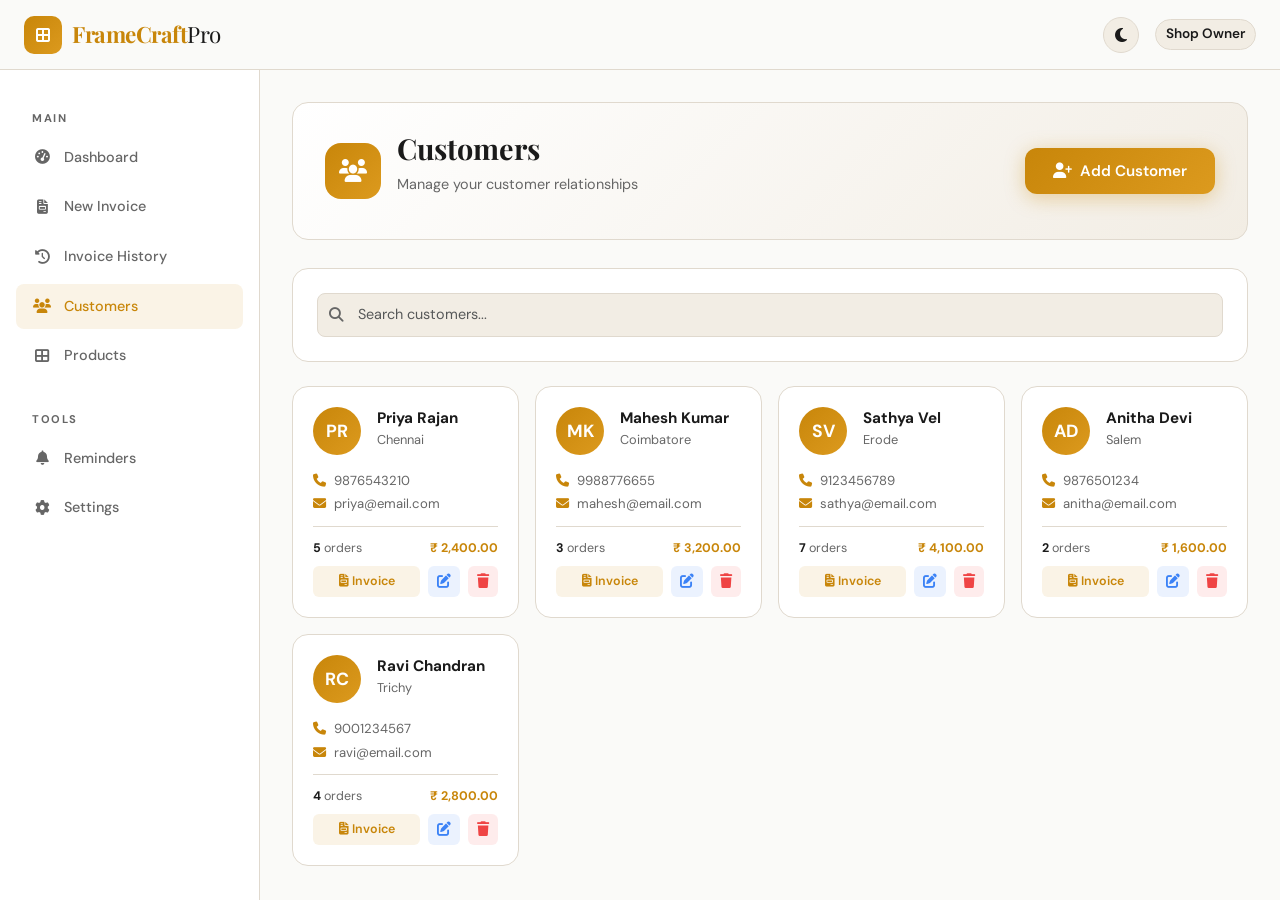
==== customers.html @ cb0c9091 "Add FrameCraft Pro website files" ====
<!DOCTYPE html>
<html lang="en">
<head>
  <meta charset="UTF-8"/>
  <meta name="viewport" content="width=device-width, initial-scale=1.0"/>
  <title>Customers - FrameCraft Pro</title>
  <link rel="stylesheet" href="https://cdn.jsdelivr.net/npm/bootstrap@5.3.2/dist/css/bootstrap.min.css"/>
  <link rel="stylesheet" href="https://cdnjs.cloudflare.com/ajax/libs/font-awesome/6.5.0/css/all.min.css"/>
  <link rel="stylesheet" href="https://fonts.googleapis.com/css2?family=Playfair+Display:wght@400;700;900&family=DM+Sans:wght@300;400;500;600&display=swap"/>
  <link rel="stylesheet" href="css/style.css"/>
</head>
<body>
<nav class="navbar navbar-expand-lg fixed-top" id="mainNav">
  <div class="container-fluid px-4">
    <a class="navbar-brand" href="index.html"><span class="brand-icon"><i class="fas fa-border-all"></i></span><span class="brand-text">Frame<strong>Craft</strong></span></a>
    <div class="d-flex align-items-center gap-3 ms-auto">
      <button class="btn btn-theme-toggle" onclick="toggleTheme()"><i class="fas fa-moon" id="themeIcon"></i></button>
      <div class="nav-profile" onclick="window.location='settings.html'"><img src="" id="navAvatar" class="nav-avatar" alt=""/><span id="navUserName">User</span></div>
    </div>
  </div>
</nav>
<div class="dashboard-layout">
  <aside class="sidebar">
    <div class="sidebar-section-label">Main</div>
    <ul class="sidebar-menu">
      <li><a href="dashboard.html"><i class="fas fa-tachometer-alt"></i> Dashboard</a></li>
      <li><a href="invoice.html"><i class="fas fa-file-invoice"></i> New Invoice</a></li>
      <li><a href="invoice-history.html"><i class="fas fa-history"></i> Invoice History</a></li>
      <li><a href="customers.html" class="active"><i class="fas fa-users"></i> Customers</a></li>
      <li><a href="products.html"><i class="fas fa-th-large"></i> Products</a></li>
    </ul>
    <div class="sidebar-section-label">Tools</div>
    <ul class="sidebar-menu">
      <li><a href="reminders.html"><i class="fas fa-bell"></i> Reminders</a></li>
      <li><a href="settings.html"><i class="fas fa-cog"></i> Settings</a></li>
    </ul>
  </aside>
  <main class="main-content">
    <div class="page-header">
      <div class="d-flex align-items-center">
        <div class="page-header-icon"><i class="fas fa-users"></i></div>
        <div><h2>Customers</h2><p>Manage your customer relationships</p></div>
      </div>
      <button class="btn btn-primary-custom" onclick="openAddCustomer()"><i class="fas fa-user-plus me-2"></i>Add Customer</button>
    </div>

    <!-- Search -->
    <div class="chart-card mb-4">
      <div class="search-bar"><i class="fas fa-search"></i><input type="text" class="form-control" id="searchCust" placeholder="Search customers..." oninput="renderCustomers()"/></div>
    </div>

    <div class="row g-3" id="customersGrid"></div>
  </main>
</div>

<!-- Add Customer Modal -->
<div class="modal fade" id="addCustomerModal" tabindex="-1">
  <div class="modal-dialog">
    <div class="modal-content" style="background:var(--card-bg);border:1px solid var(--border)">
      <div class="modal-header" style="border-bottom:1px solid var(--border)">
        <h5 class="modal-title" style="font-weight:700" id="custModalTitle">Add Customer</h5>
        <button type="button" class="btn-close" data-bs-dismiss="modal"></button>
      </div>
      <div class="modal-body">
        <input type="hidden" id="editCustId"/>
        <div class="row g-3">
          <div class="col-md-6"><label class="form-label">Name *</label><input type="text" id="custName" class="form-control"/></div>
          <div class="col-md-6"><label class="form-label">Phone</label><input type="tel" id="custPhone" class="form-control"/></div>
          <div class="col-md-6"><label class="form-label">Email</label><input type="email" id="custEmail" class="form-control"/></div>
          <div class="col-md-6"><label class="form-label">City</label><input type="text" id="custCity" class="form-control"/></div>
          <div class="col-12"><label class="form-label">Notes</label><textarea id="custNotes" class="form-control" rows="2"></textarea></div>
        </div>
      </div>
      <div class="modal-footer" style="border-top:1px solid var(--border)">
        <button class="btn btn-outline-custom" data-bs-dismiss="modal">Cancel</button>
        <button class="btn btn-primary-custom" onclick="saveCustomerForm()">Save Customer</button>
      </div>
    </div>
  </div>
</div>

<script src="https://cdn.jsdelivr.net/npm/bootstrap@5.3.2/dist/js/bootstrap.bundle.min.js"></script>
<script src="js/app.js"></script>
<script>
document.addEventListener('DOMContentLoaded', renderCustomers);

function renderCustomers() {
  const search = document.getElementById('searchCust')?.value.toLowerCase() || '';
  let customers = getCustomers();
  if (search) customers = customers.filter(c => c.name.toLowerCase().includes(search) || (c.phone && c.phone.includes(search)) || (c.city && c.city.toLowerCase().includes(search)));
  const grid = document.getElementById('customersGrid');
  if (!grid) return;
  if (customers.length === 0) {
    grid.innerHTML = `<div class="col-12"><div class="empty-state"><i class="fas fa-users"></i><h4>No customers found</h4><p>Add your first customer to get started.</p></div></div>`;
    return;
  }
  grid.innerHTML = customers.map(c => `
    <div class="col-sm-6 col-md-4 col-lg-3">
      <div class="customer-card">
        <div class="d-flex align-items-start gap-3 mb-3">
          <div class="customer-avatar">${getInitials(c.name)}</div>
          <div style="flex:1;min-width:0">
            <div style="font-weight:700;font-size:0.95rem;color:var(--text)">${c.name}</div>
            <div style="font-size:0.8rem;color:var(--text-muted)">${c.city || ''}</div>
          </div>
        </div>
        ${c.phone ? `<div style="font-size:0.82rem;color:var(--text-muted);margin-bottom:4px"><i class="fas fa-phone me-2" style="color:var(--primary)"></i>${c.phone}</div>` : ''}
        ${c.email ? `<div style="font-size:0.82rem;color:var(--text-muted);margin-bottom:4px"><i class="fas fa-envelope me-2" style="color:var(--primary)"></i>${c.email}</div>` : ''}
        <div style="margin-top:12px;padding-top:12px;border-top:1px solid var(--border);display:flex;gap:8px">
          <span style="font-size:0.78rem;color:var(--text-muted)"><strong style="color:var(--text)">${c.totalOrders||0}</strong> orders</span>
          <span style="font-size:0.78rem;color:var(--text-muted);margin-left:auto"><strong style="color:var(--primary)">${formatCurrency(c.totalSpent||0)}</strong></span>
        </div>
        <div class="d-flex gap-2 mt-2">
          <button class="btn btn-sm flex-fill" style="background:rgba(200,134,10,0.1);color:var(--primary);border-radius:6px;font-size:0.78rem;font-weight:600" onclick="window.location='invoice.html'"><i class="fas fa-file-invoice me-1"></i>Invoice</button>
          <button class="btn btn-sm" style="background:rgba(59,130,246,0.1);color:#3B82F6;border-radius:6px;padding:4px 8px" onclick="editCustomer(${c.id})"><i class="fas fa-edit"></i></button>
          <button class="btn btn-sm" style="background:rgba(239,68,68,0.1);color:#EF4444;border-radius:6px;padding:4px 8px" onclick="deleteCustomer(${c.id})"><i class="fas fa-trash"></i></button>
        </div>
      </div>
    </div>
  `).join('');
}

function openAddCustomer() {
  document.getElementById('custModalTitle').textContent = 'Add Customer';
  document.getElementById('editCustId').value = '';
  ['custName','custPhone','custEmail','custCity','custNotes'].forEach(id => { const el = document.getElementById(id); if(el) el.value=''; });
  new bootstrap.Modal(document.getElementById('addCustomerModal')).show();
}

function editCustomer(id) {
  const c = getCustomers().find(c => c.id === id);
  if (!c) return;
  document.getElementById('custModalTitle').textContent = 'Edit Customer';
  document.getElementById('editCustId').value = id;
  const set = (eid, val) => { const el = document.getElementById(eid); if(el) el.value = val||''; };
  set('custName', c.name); set('custPhone', c.phone); set('custEmail', c.email); set('custCity', c.city); set('custNotes', c.notes);
  new bootstrap.Modal(document.getElementById('addCustomerModal')).show();
}

function saveCustomerForm() {
  const name = document.getElementById('custName')?.value?.trim();
  if (!name) { showToast('Customer name required', 'error'); return; }
  const customers = getCustomers();
  const editId = document.getElementById('editCustId')?.value;
  const custData = {
    name, phone: document.getElementById('custPhone')?.value||'',
    email: document.getElementById('custEmail')?.value||'',
    city: document.getElementById('custCity')?.value||'',
    notes: document.getElementById('custNotes')?.value||'',
    totalOrders: 0, totalSpent: 0
  };
  if (editId) {
    const idx = customers.findIndex(c => c.id == editId);
    if (idx >= 0) { custData.id = customers[idx].id; custData.totalOrders = customers[idx].totalOrders; custData.totalSpent = customers[idx].totalSpent; customers[idx] = custData; }
  } else {
    custData.id = customers.length > 0 ? Math.max(...customers.map(c=>c.id))+1 : 1;
    customers.push(custData);
  }
  saveCustomers(customers);
  bootstrap.Modal.getInstance(document.getElementById('addCustomerModal')).hide();
  showToast(editId ? 'Customer updated!' : 'Customer added!', 'success');
  renderCustomers();
}

function deleteCustomer(id) {
  if (!confirm('Delete this customer?')) return;
  saveCustomers(getCustomers().filter(c => c.id !== id));
  showToast('Customer deleted', 'info');
  renderCustomers();
}
window.renderCustomers = renderCustomers; window.openAddCustomer = openAddCustomer;
window.editCustomer = editCustomer; window.saveCustomerForm = saveCustomerForm; window.deleteCustomer = deleteCustomer;
</script>
</body>
</html>
---- css/style.css ----
/* =========================================
   FrameCraft Pro - Main Stylesheet
   ========================================= */

:root {
  --primary: #C8860A;
  --primary-light: #E8A020;
  --primary-dark: #9A6508;
  --accent: #2D3A4A;
  --bg: #FAFAF8;
  --bg2: #F2EDE4;
  --card-bg: #FFFFFF;
  --text: #1A1A1A;
  --text-muted: #666666;
  --border: #E0D9CE;
  --shadow: 0 4px 24px rgba(0,0,0,0.08);
  --shadow-lg: 0 12px 48px rgba(0,0,0,0.12);
  --radius: 16px;
  --radius-sm: 8px;
  --nav-h: 70px;
  --font-display: 'Playfair Display', serif;
  --font-body: 'DM Sans', sans-serif;
  --transition: all 0.3s cubic-bezier(0.4, 0, 0.2, 1);
}

[data-theme="dark"] {
  --bg: #0F1117;
  --bg2: #1A1D26;
  --card-bg: #1E2130;
  --text: #F0EDE8;
  --text-muted: #9AA0B0;
  --border: #2A2F40;
  --shadow: 0 4px 24px rgba(0,0,0,0.4);
  --primary-light: #F0A830;
}

* { box-sizing: border-box; margin: 0; padding: 0; }
html { scroll-behavior: smooth; }
body {
  font-family: var(--font-body);
  background: var(--bg);
  color: var(--text);
  transition: var(--transition);
  overflow-x: hidden;
}

/* ---- Scrollbar ---- */
::-webkit-scrollbar { width: 6px; }
::-webkit-scrollbar-track { background: var(--bg2); }
::-webkit-scrollbar-thumb { background: var(--primary); border-radius: 3px; }

/* ========== NAVBAR ========== */
#mainNav {
  height: var(--nav-h);
  background: rgba(250,250,248,0.92);
  backdrop-filter: blur(16px);
  border-bottom: 1px solid var(--border);
  transition: var(--transition);
  z-index: 1000;
}
[data-theme="dark"] #mainNav {
  background: rgba(15,17,23,0.92);
}
.navbar-brand { display: flex; align-items: center; gap: 10px; text-decoration: none; }
.brand-icon {
  width: 38px; height: 38px;
  background: linear-gradient(135deg, var(--primary), var(--primary-light));
  border-radius: 10px;
  display: flex; align-items: center; justify-content: center;
  color: white; font-size: 16px;
}
.brand-text {
  font-family: var(--font-display);
  font-size: 1.4rem;
  color: var(--text);
  font-weight: 400;
  letter-spacing: -0.5px;
}
.brand-text strong { color: var(--primary); }

.nav-link {
  color: var(--text-muted) !important;
  font-weight: 500;
  font-size: 0.9rem;
  letter-spacing: 0.3px;
  padding: 6px 12px !important;
  border-radius: var(--radius-sm);
  transition: var(--transition);
}
.nav-link:hover, .nav-link.active {
  color: var(--primary) !important;
  background: rgba(200,134,10,0.08);
}

.btn-theme-toggle {
  width: 36px; height: 36px;
  border-radius: 50%;
  border: 1px solid var(--border);
  background: var(--bg2);
  color: var(--text);
  display: flex; align-items: center; justify-content: center;
  cursor: pointer;
  transition: var(--transition);
}
.btn-theme-toggle:hover { border-color: var(--primary); color: var(--primary); }

.nav-profile {
  display: flex; align-items: center; gap: 8px;
  cursor: pointer; padding: 4px 10px;
  border-radius: 40px;
  border: 1px solid var(--border);
  background: var(--bg2);
  transition: var(--transition);
}
.nav-profile:hover { border-color: var(--primary); }
.nav-avatar {
  width: 30px; height: 30px;
  border-radius: 50%;
  object-fit: cover;
  background: linear-gradient(135deg, var(--primary), var(--primary-light));
}
#navUserName { font-size: 0.85rem; font-weight: 600; color: var(--text); }

/* ========== HERO ========== */
.hero-section {
  min-height: 100vh;
  padding-top: var(--nav-h);
  background: var(--bg);
  position: relative;
  overflow: hidden;
}
.hero-bg-shapes { position: absolute; inset: 0; pointer-events: none; }
.shape {
  position: absolute;
  border-radius: 50%;
  filter: blur(80px);
  opacity: 0.15;
}
.shape-1 { width: 600px; height: 600px; background: var(--primary); top: -200px; right: -100px; }
.shape-2 { width: 400px; height: 400px; background: #84fab0; bottom: -100px; left: -100px; }
.shape-3 { width: 300px; height: 300px; background: #a18cd1; top: 40%; left: 30%; }

.hero-badge {
  display: inline-block;
  background: linear-gradient(135deg, var(--primary), var(--primary-light));
  color: white;
  padding: 6px 16px;
  border-radius: 40px;
  font-size: 0.82rem;
  font-weight: 600;
  letter-spacing: 0.5px;
}
.hero-title {
  font-family: var(--font-display);
  font-size: clamp(2.5rem, 5vw, 4rem);
  line-height: 1.15;
  color: var(--text);
  margin: 16px 0;
  font-weight: 700;
}
.highlight {
  background: linear-gradient(135deg, var(--primary), var(--primary-light));
  -webkit-background-clip: text;
  -webkit-text-fill-color: transparent;
  background-clip: text;
}
.hero-subtitle {
  font-size: 1.1rem;
  color: var(--text-muted);
  line-height: 1.7;
  max-width: 480px;
}

.btn-primary-custom {
  background: linear-gradient(135deg, var(--primary), var(--primary-light));
  color: white !important;
  border: none;
  border-radius: 12px;
  padding: 12px 28px;
  font-weight: 600;
  font-size: 0.95rem;
  transition: var(--transition);
  box-shadow: 0 4px 20px rgba(200,134,10,0.35);
  text-decoration: none;
  display: inline-flex; align-items: center;
}
.btn-primary-custom:hover {
  transform: translateY(-2px);
  box-shadow: 0 8px 30px rgba(200,134,10,0.5);
}
.btn-outline-custom {
  background: transparent;
  color: var(--text) !important;
  border: 2px solid var(--border);
  border-radius: 12px;
  padding: 12px 28px;
  font-weight: 600;
  font-size: 0.95rem;
  transition: var(--transition);
  text-decoration: none;
  display: inline-flex; align-items: center;
}
.btn-outline-custom:hover {
  border-color: var(--primary);
  color: var(--primary) !important;
  transform: translateY(-2px);
}

.hero-stats { border-top: 1px solid var(--border); padding-top: 24px; }
.stat-item { }
.stat-num {
  font-family: var(--font-display);
  font-size: 2rem;
  font-weight: 700;
  color: var(--primary);
}
.stat-label { font-size: 0.8rem; color: var(--text-muted); font-weight: 500; }

/* ---- Frame Showcase ---- */
.hero-frame-showcase { position: relative; }
.frame-grid {
  display: grid;
  grid-template-columns: 1fr 1fr;
  gap: 16px;
  max-width: 420px;
  margin: 0 auto;
}
.frame-card {
  background: var(--card-bg);
  border-radius: var(--radius);
  overflow: hidden;
  box-shadow: var(--shadow-lg);
  transition: var(--transition);
  cursor: pointer;
  border: 3px solid var(--border);
}
.frame-card:hover { transform: translateY(-8px) rotate(-1deg); }
.fc-1 { transform: rotate(-2deg); }
.fc-2 { transform: rotate(1deg); margin-top: 24px; }
.fc-3 { transform: rotate(1.5deg); margin-top: -16px; }
.fc-4 { transform: rotate(-1deg); margin-top: 8px; }

.frame-img {
  height: 140px;
  display: flex; align-items: center; justify-content: center;
  color: rgba(255,255,255,0.9);
}
.frame-label {
  text-align: center;
  font-size: 0.8rem;
  font-weight: 600;
  color: var(--text-muted);
  padding: 8px;
  background: var(--card-bg);
}

/* ========== QUICK ACTIONS ========== */
.quick-actions {
  background: var(--bg2);
  border-top: 1px solid var(--border);
  border-bottom: 1px solid var(--border);
}
.quick-action-card {
  background: var(--card-bg);
  border: 1px solid var(--border);
  border-radius: var(--radius);
  padding: 20px 16px;
  text-align: center;
  text-decoration: none;
  color: var(--text);
  display: flex; flex-direction: column; align-items: center; gap: 8px;
  transition: var(--transition);
  position: relative;
  font-weight: 600;
  font-size: 0.9rem;
}
.quick-action-card i { font-size: 1.6rem; color: var(--primary); }
.quick-action-card:hover {
  border-color: var(--primary);
  transform: translateY(-4px);
  box-shadow: var(--shadow);
  color: var(--primary);
}
.badge-count {
  position: absolute; top: 8px; right: 8px;
  background: #EF4444;
  color: white;
  font-size: 0.7rem;
  font-weight: 700;
  width: 20px; height: 20px;
  border-radius: 50%;
  display: flex; align-items: center; justify-content: center;
}

/* ========== SECTIONS ========== */
.section-tag {
  display: inline-block;
  background: rgba(200,134,10,0.1);
  color: var(--primary);
  padding: 4px 14px;
  border-radius: 40px;
  font-size: 0.8rem;
  font-weight: 600;
  letter-spacing: 1px;
  text-transform: uppercase;
  margin-bottom: 12px;
}
.section-title {
  font-family: var(--font-display);
  font-size: clamp(1.8rem, 3vw, 2.6rem);
  font-weight: 700;
  color: var(--text);
}
.section-sub { color: var(--text-muted); font-size: 1.05rem; margin-top: 8px; }

/* ========== PRODUCT CARD ========== */
.product-card {
  background: var(--card-bg);
  border-radius: var(--radius);
  overflow: hidden;
  border: 1px solid var(--border);
  transition: var(--transition);
  cursor: pointer;
}
.product-card:hover {
  transform: translateY(-6px);
  box-shadow: var(--shadow-lg);
  border-color: var(--primary);
}
.product-img {
  height: 200px;
  display: flex; align-items: center; justify-content: center;
  font-size: 3rem;
  color: rgba(255,255,255,0.85);
}
.product-body { padding: 16px; }
.product-name { font-weight: 700; font-size: 1rem; color: var(--text); margin-bottom: 4px; }
.product-size { font-size: 0.8rem; color: var(--text-muted); margin-bottom: 8px; }
.product-price { font-size: 1.2rem; font-weight: 700; color: var(--primary); }
.product-actions { display: flex; gap: 8px; margin-top: 12px; }
.btn-add-invoice {
  flex: 1; background: linear-gradient(135deg, var(--primary), var(--primary-light));
  color: white; border: none; border-radius: var(--radius-sm);
  padding: 8px 12px; font-size: 0.8rem; font-weight: 600; cursor: pointer;
  transition: var(--transition);
}
.btn-add-invoice:hover { opacity: 0.9; }

/* ========== FEATURES ========== */
.feature-card {
  background: var(--card-bg);
  border: 1px solid var(--border);
  border-radius: var(--radius);
  padding: 30px 20px;
  transition: var(--transition);
}
.feature-card:hover { border-color: var(--primary); transform: translateY(-4px); }
.feature-icon {
  width: 60px; height: 60px;
  background: linear-gradient(135deg, var(--primary), var(--primary-light));
  border-radius: 16px;
  display: flex; align-items: center; justify-content: center;
  color: white; font-size: 1.4rem;
  margin: 0 auto 16px;
}
.feature-card h5 { font-weight: 700; margin-bottom: 8px; color: var(--text); }
.feature-card p { font-size: 0.88rem; color: var(--text-muted); }

/* ========== TESTIMONIALS ========== */
.testimonials { background: var(--bg2); }
.testimonial-card {
  background: var(--card-bg);
  border-radius: var(--radius);
  padding: 28px;
  border: 1px solid var(--border);
  transition: var(--transition);
}
.testimonial-card:hover { border-color: var(--primary); transform: translateY(-4px); }
.stars { color: #F59E0B; font-size: 1.1rem; margin-bottom: 12px; }
.testimonial-card p { font-style: italic; color: var(--text-muted); line-height: 1.6; }
.reviewer { display: flex; align-items: center; gap: 12px; margin-top: 16px; }
.rev-avatar {
  width: 40px; height: 40px; border-radius: 50%;
  background: linear-gradient(135deg, var(--primary), var(--primary-light));
  color: white; display: flex; align-items: center; justify-content: center;
  font-weight: 700; font-size: 1rem;
}

/* ========== FOOTER ========== */
.site-footer {
  background: var(--accent);
  color: #CBD5E1;
}
.site-footer .brand-text { color: white; }
.site-footer p { color: #94A3B8; font-size: 0.9rem; line-height: 1.6; }
.footer-heading { color: white; font-weight: 700; margin-bottom: 16px; font-size: 0.9rem; letter-spacing: 1px; text-transform: uppercase; }
.footer-links { list-style: none; padding: 0; }
.footer-links li { margin-bottom: 8px; font-size: 0.88rem; }
.footer-links a { color: #94A3B8; text-decoration: none; transition: var(--transition); }
.footer-links a:hover { color: var(--primary-light); }
.social-links { display: flex; gap: 12px; }
.social-links a {
  width: 36px; height: 36px; border-radius: 50%;
  background: rgba(255,255,255,0.08);
  color: #CBD5E1;
  display: flex; align-items: center; justify-content: center;
  text-decoration: none; transition: var(--transition); font-size: 0.9rem;
}
.social-links a:hover { background: var(--primary); color: white; }
.footer-divider { border-color: rgba(255,255,255,0.1); }

/* ========== DASHBOARD ========== */
.dashboard-layout {
  display: flex;
  min-height: 100vh;
  padding-top: var(--nav-h);
}
.sidebar {
  width: 260px;
  background: var(--card-bg);
  border-right: 1px solid var(--border);
  padding: 24px 16px;
  position: fixed;
  top: var(--nav-h);
  left: 0;
  height: calc(100vh - var(--nav-h));
  overflow-y: auto;
  transition: var(--transition);
  z-index: 100;
}
.sidebar-menu { list-style: none; padding: 0; }
.sidebar-menu li a {
  display: flex; align-items: center; gap: 12px;
  padding: 12px 16px;
  border-radius: var(--radius-sm);
  text-decoration: none;
  color: var(--text-muted);
  font-weight: 500;
  font-size: 0.9rem;
  transition: var(--transition);
  margin-bottom: 4px;
}
.sidebar-menu li a:hover, .sidebar-menu li a.active {
  background: rgba(200,134,10,0.1);
  color: var(--primary);
}
.sidebar-menu li a i { width: 20px; text-align: center; }
.sidebar-section-label {
  font-size: 0.7rem;
  font-weight: 700;
  letter-spacing: 1.5px;
  text-transform: uppercase;
  color: var(--text-muted);
  padding: 16px 16px 8px;
}
.main-content {
  margin-left: 260px;
  flex: 1;
  padding: 32px;
  background: var(--bg);
}

/* ---- Stat Cards ---- */
.stat-card {
  background: var(--card-bg);
  border: 1px solid var(--border);
  border-radius: var(--radius);
  padding: 24px;
  display: flex; align-items: flex-start; gap: 16px;
  transition: var(--transition);
}
.stat-card:hover { border-color: var(--primary); transform: translateY(-2px); box-shadow: var(--shadow); }
.stat-card-icon {
  width: 52px; height: 52px; border-radius: 14px;
  display: flex; align-items: center; justify-content: center;
  font-size: 1.3rem; color: white; flex-shrink: 0;
}
.stat-card-body .label { font-size: 0.82rem; color: var(--text-muted); font-weight: 500; margin-bottom: 4px; }
.stat-card-body .value {
  font-family: var(--font-display);
  font-size: 1.8rem;
  font-weight: 700;
  color: var(--text);
  line-height: 1;
}
.stat-card-body .change { font-size: 0.78rem; color: #10B981; font-weight: 600; margin-top: 4px; }
.stat-card-body .change.neg { color: #EF4444; }

/* ---- Charts ---- */
.chart-card {
  background: var(--card-bg);
  border: 1px solid var(--border);
  border-radius: var(--radius);
  padding: 24px;
}
.chart-title { font-weight: 700; font-size: 1rem; color: var(--text); margin-bottom: 4px; }
.chart-sub { font-size: 0.8rem; color: var(--text-muted); margin-bottom: 20px; }

/* ========== INVOICE ========== */
.invoice-page { background: var(--bg); min-height: 100vh; padding-top: var(--nav-h); }
.invoice-builder {
  background: var(--card-bg);
  border: 1px solid var(--border);
  border-radius: var(--radius);
  padding: 32px;
}
.invoice-header-section {
  background: linear-gradient(135deg, var(--primary), var(--primary-light));
  color: white;
  border-radius: var(--radius);
  padding: 24px;
  margin-bottom: 24px;
}
.invoice-number { font-size: 0.85rem; opacity: 0.8; }
.invoice-title { font-family: var(--font-display); font-size: 1.6rem; font-weight: 700; }

.form-label { font-size: 0.85rem; font-weight: 600; color: var(--text-muted); margin-bottom: 6px; }
.form-control, .form-select {
  background: var(--bg2);
  border: 1px solid var(--border);
  color: var(--text);
  border-radius: var(--radius-sm);
  padding: 10px 14px;
  font-size: 0.9rem;
  transition: var(--transition);
}
.form-control:focus, .form-select:focus {
  background: var(--bg2);
  border-color: var(--primary);
  color: var(--text);
  box-shadow: 0 0 0 3px rgba(200,134,10,0.15);
}

.items-table { width: 100%; border-collapse: separate; border-spacing: 0 8px; }
.items-table thead th {
  font-size: 0.78rem; font-weight: 700; color: var(--text-muted);
  text-transform: uppercase; letter-spacing: 0.5px;
  padding: 8px 12px; background: var(--bg2);
}
.items-table tbody tr {
  background: var(--bg2);
  border-radius: var(--radius-sm);
}
.items-table tbody td { padding: 10px 8px; }
.items-table tbody td:first-child { border-radius: var(--radius-sm) 0 0 var(--radius-sm); }
.items-table tbody td:last-child { border-radius: 0 var(--radius-sm) var(--radius-sm) 0; }

.invoice-totals {
  background: var(--bg2);
  border-radius: var(--radius);
  padding: 20px;
}
.total-row { display: flex; justify-content: space-between; padding: 6px 0; font-size: 0.9rem; color: var(--text-muted); }
.total-row.grand { font-weight: 800; font-size: 1.1rem; color: var(--text); border-top: 2px solid var(--border); margin-top: 8px; padding-top: 12px; }
.grand-amount { color: var(--primary); }

/* ========== INVOICE PRINT ========== */
@media print {
  .no-print { display: none !important; }
  .print-only { display: block !important; }
  #mainNav, .sidebar, .invoice-actions { display: none !important; }
  body { background: white !important; }
  .invoice-print-doc {
    box-shadow: none !important;
    border: none !important;
    padding: 0 !important;
  }
}

/* ========== HISTORY TABLE ========== */
.history-table { width: 100%; }
.history-table th {
  background: var(--bg2);
  font-size: 0.78rem; font-weight: 700;
  text-transform: uppercase; letter-spacing: 0.5px;
  color: var(--text-muted); padding: 12px 16px;
}
.history-table td { padding: 14px 16px; border-bottom: 1px solid var(--border); font-size: 0.9rem; }
.history-table tr:hover td { background: rgba(200,134,10,0.04); }
.status-badge {
  display: inline-flex; align-items: center; gap: 4px;
  padding: 4px 12px; border-radius: 40px;
  font-size: 0.75rem; font-weight: 700; text-transform: uppercase;
}
.status-paid { background: rgba(16,185,129,0.12); color: #10B981; }
.status-pending { background: rgba(245,158,11,0.12); color: #F59E0B; }
.status-overdue { background: rgba(239,68,68,0.12); color: #EF4444; }

/* ========== REMINDERS ========== */
.reminder-card {
  background: var(--card-bg);
  border: 1px solid var(--border);
  border-radius: var(--radius);
  padding: 20px;
  display: flex; align-items: flex-start; gap: 16px;
  transition: var(--transition);
  margin-bottom: 12px;
}
.reminder-card:hover { border-color: var(--primary); }
.reminder-card.urgent { border-left: 4px solid #EF4444; }
.reminder-card.today { border-left: 4px solid #F59E0B; }
.reminder-card.upcoming { border-left: 4px solid #10B981; }
.reminder-icon {
  width: 44px; height: 44px; border-radius: 12px;
  display: flex; align-items: center; justify-content: center;
  font-size: 1.1rem; flex-shrink: 0;
}
.rem-urgent .reminder-icon { background: rgba(239,68,68,0.12); color: #EF4444; }
.rem-today .reminder-icon { background: rgba(245,158,11,0.12); color: #F59E0B; }
.rem-upcoming .reminder-icon { background: rgba(16,185,129,0.12); color: #10B981; }

/* ========== SETTINGS / PROFILE ========== */
.settings-section {
  background: var(--card-bg);
  border: 1px solid var(--border);
  border-radius: var(--radius);
  padding: 28px;
  margin-bottom: 20px;
}
.settings-section h5 {
  font-weight: 700; font-size: 1rem;
  color: var(--text); margin-bottom: 20px;
  padding-bottom: 12px; border-bottom: 1px solid var(--border);
}
.avatar-picker {
  width: 90px; height: 90px; border-radius: 50%;
  background: linear-gradient(135deg, var(--primary), var(--primary-light));
  display: flex; align-items: center; justify-content: center;
  font-size: 2rem; color: white; cursor: pointer;
  position: relative; overflow: hidden;
  border: 3px solid var(--primary);
}
.avatar-picker img { width: 100%; height: 100%; object-fit: cover; }
.avatar-overlay {
  position: absolute; inset: 0;
  background: rgba(0,0,0,0.5);
  display: flex; align-items: center; justify-content: center;
  opacity: 0; transition: var(--transition); font-size: 1.2rem; color: white;
}
.avatar-picker:hover .avatar-overlay { opacity: 1; }

.color-swatch {
  width: 32px; height: 32px; border-radius: 50%;
  cursor: pointer; border: 3px solid transparent;
  transition: var(--transition);
}
.color-swatch.active { border-color: var(--text); transform: scale(1.15); }

/* ========== CUSTOMERS ========== */
.customer-card {
  background: var(--card-bg);
  border: 1px solid var(--border);
  border-radius: var(--radius);
  padding: 20px;
  transition: var(--transition);
}
.customer-card:hover { border-color: var(--primary); transform: translateY(-2px); }
.customer-avatar {
  width: 48px; height: 48px; border-radius: 50%;
  background: linear-gradient(135deg, var(--primary), var(--primary-light));
  color: white; display: flex; align-items: center; justify-content: center;
  font-weight: 700; font-size: 1.1rem; flex-shrink: 0;
}

/* ========== PAGE HEADER ========== */
.page-header {
  background: linear-gradient(135deg, var(--card-bg), var(--bg2));
  border: 1px solid var(--border);
  border-radius: var(--radius);
  padding: 28px 32px;
  margin-bottom: 28px;
  display: flex; align-items: center; justify-content: space-between; flex-wrap: wrap; gap: 16px;
}
.page-header h2 {
  font-family: var(--font-display);
  font-size: 1.8rem; font-weight: 700;
  color: var(--text);
}
.page-header p { color: var(--text-muted); font-size: 0.9rem; }
.page-header-icon {
  width: 56px; height: 56px; border-radius: 16px;
  background: linear-gradient(135deg, var(--primary), var(--primary-light));
  display: flex; align-items: center; justify-content: center;
  color: white; font-size: 1.4rem; margin-right: 16px; flex-shrink: 0;
}

/* ========== SEARCH BAR ========== */
.search-bar {
  position: relative;
  display: flex; align-items: center;
}
.search-bar .form-control { padding-left: 40px; }
.search-bar i {
  position: absolute; left: 12px;
  color: var(--text-muted); font-size: 0.9rem;
}

/* ========== ABOUT PAGE ========== */
.about-hero {
  background: linear-gradient(135deg, var(--primary), var(--primary-dark));
  color: white;
  padding: 80px 0;
  text-align: center;
}
.about-hero h1 { font-family: var(--font-display); font-size: 3rem; font-weight: 700; }
.team-card {
  background: var(--card-bg);
  border: 1px solid var(--border);
  border-radius: var(--radius);
  padding: 28px;
  text-align: center;
  transition: var(--transition);
}
.team-card:hover { transform: translateY(-4px); border-color: var(--primary); }
.team-avatar {
  width: 80px; height: 80px; border-radius: 50%;
  background: linear-gradient(135deg, var(--primary), var(--primary-light));
  color: white; display: flex; align-items: center; justify-content: center;
  font-size: 1.8rem; font-weight: 700; margin: 0 auto 16px;
}

/* ========== CONTACT PAGE ========== */
.contact-info-card {
  background: var(--card-bg);
  border: 1px solid var(--border);
  border-radius: var(--radius);
  padding: 24px;
  display: flex; align-items: flex-start; gap: 16px;
  transition: var(--transition);
}
.contact-info-card:hover { border-color: var(--primary); }
.contact-icon {
  width: 48px; height: 48px; border-radius: 12px;
  background: linear-gradient(135deg, var(--primary), var(--primary-light));
  color: white; display: flex; align-items: center; justify-content: center;
  font-size: 1.1rem; flex-shrink: 0;
}

/* ========== NOTIFICATIONS ========== */
.toast-container { position: fixed; top: 80px; right: 20px; z-index: 9999; }
.custom-toast {
  background: var(--card-bg);
  border: 1px solid var(--border);
  border-left: 4px solid var(--primary);
  border-radius: var(--radius-sm);
  padding: 14px 20px;
  box-shadow: var(--shadow-lg);
  min-width: 280px;
  animation: slideInRight 0.3s ease;
}
@keyframes slideInRight {
  from { transform: translateX(100%); opacity: 0; }
  to { transform: translateX(0); opacity: 1; }
}

/* ========== RESPONSIVE ========== */
@media (max-width: 768px) {
  .sidebar {
    transform: translateX(-100%);
    width: 260px;
  }
  .sidebar.open { transform: translateX(0); }
  .main-content { margin-left: 0; padding: 16px; }
  .hero-title { font-size: 2rem; }
  .frame-grid { gap: 12px; }
  .frame-img { height: 100px; }
}

/* ========== LOADING ========== */
.skeleton {
  background: linear-gradient(90deg, var(--bg2) 25%, var(--border) 50%, var(--bg2) 75%);
  background-size: 200% 100%;
  animation: shimmer 1.5s infinite;
  border-radius: var(--radius-sm);
}
@keyframes shimmer {
  0% { background-position: -200% 0; }
  100% { background-position: 200% 0; }
}

/* ========== PRODUCTS PAGE ========== */
.filter-chip {
  display: inline-flex; align-items: center; gap: 6px;
  padding: 6px 16px; border-radius: 40px;
  border: 1px solid var(--border);
  background: var(--card-bg);
  color: var(--text-muted);
  font-size: 0.82rem; font-weight: 600;
  cursor: pointer; transition: var(--transition);
}
.filter-chip.active, .filter-chip:hover {
  background: var(--primary);
  border-color: var(--primary);
  color: white;
}

/* ========== STOCK INDICATOR ========== */
.stock-bar { height: 4px; background: var(--border); border-radius: 2px; margin-top: 6px; }
.stock-fill { height: 100%; border-radius: 2px; transition: width 0.6s ease; }

/* ========== EMPTY STATE ========== */
.empty-state { text-align: center; padding: 60px 20px; color: var(--text-muted); }
.empty-state i { font-size: 4rem; margin-bottom: 16px; opacity: 0.3; }
.empty-state h4 { font-weight: 700; color: var(--text); }
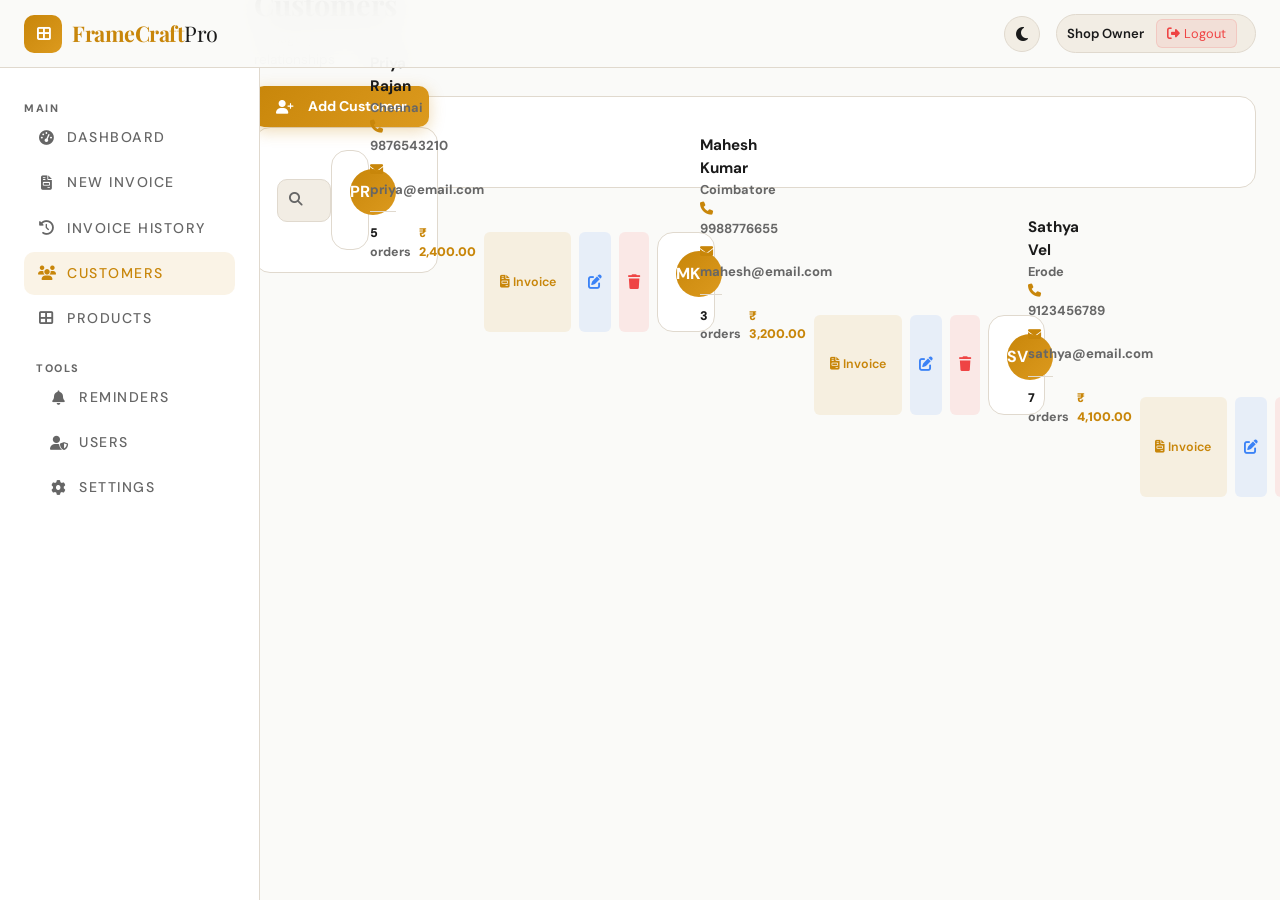
==== commit b14cb35a: "Refactor customers.html layout and improve sidebar" ====
--- a/customers.html
+++ b/customers.html
@@ -11,17 +11,22 @@
 </head>
 <body>
 <nav class="navbar navbar-expand-lg fixed-top" id="mainNav">
-  <div class="container-fluid px-4">
+  <div class="container-fluid px-4 d-flex align-items-center gap-2">
+    <button class="mobile-sidebar-toggle d-lg-none" onclick="toggleSidebar()"><i class="fas fa-bars"></i></button>
     <a class="navbar-brand" href="index.html"><span class="brand-icon"><i class="fas fa-border-all"></i></span><span class="brand-text">Frame<strong>Craft</strong></span></a>
     <div class="d-flex align-items-center gap-3 ms-auto">
       <button class="btn btn-theme-toggle" onclick="toggleTheme()"><i class="fas fa-moon" id="themeIcon"></i></button>
-      <div class="nav-profile" onclick="window.location='settings.html'"><img src="" id="navAvatar" class="nav-avatar" alt=""/><span id="navUserName">User</span></div>
-    </div>
-  </div>
+      <div class="nav-profile" onclick="window.location='settings.html'"><img src="" id="navAvatar" class="nav-avatar" alt=""/><span id="navUserName">User</span>
+      
+      <button class="btn btn-sm ms-1" style="color:#EF4444;background:rgba(239,68,68,0.08);border-radius:6px;padding:4px 10px;border:1px solid rgba(239,68,68,0.15);font-size:0.8rem" onclick="logout()"><i class="fas fa-sign-out-alt me-1"></i>Logout</button>
+      <DUMMYCLOSE>
+    
+  
 </nav>
 <div class="dashboard-layout">
-  <aside class="sidebar">
-    <div class="sidebar-section-label">Main</div>
+  <div class="sidebar-overlay" id="sidebarOverlay" onclick="closeSidebar()"></div>
+<aside class="sidebar" id="sidebar">
+    <div class="sidebar-section-label">Main
     <ul class="sidebar-menu">
       <li><a href="dashboard.html"><i class="fas fa-tachometer-alt"></i> Dashboard</a></li>
       <li><a href="invoice.html"><i class="fas fa-file-invoice"></i> New Invoice</a></li>
@@ -29,29 +34,30 @@
       <li><a href="customers.html" class="active"><i class="fas fa-users"></i> Customers</a></li>
       <li><a href="products.html"><i class="fas fa-th-large"></i> Products</a></li>
     </ul>
-    <div class="sidebar-section-label">Tools</div>
+    <div class="sidebar-section-label">Tools
     <ul class="sidebar-menu">
       <li><a href="reminders.html"><i class="fas fa-bell"></i> Reminders</a></li>
-      <li><a href="settings.html"><i class="fas fa-cog"></i> Settings</a></li>
+      <li><a href="user-management.html" class="sidebar-users"><i class="fas fa-user-shield"></i> Users</a></li>
+      <li><a href="settings.html" class="sidebar-settings"><i class="fas fa-cog"></i> Settings</a></li>
     </ul>
   </aside>
   <main class="main-content">
     <div class="page-header">
       <div class="d-flex align-items-center">
-        <div class="page-header-icon"><i class="fas fa-users"></i></div>
-        <div><h2>Customers</h2><p>Manage your customer relationships</p></div>
-      </div>
+        <div class="page-header-icon"><i class="fas fa-users"></i>
+        <div><h2>Customers</h2><p>Manage your customer relationships</p>
+      
       <button class="btn btn-primary-custom" onclick="openAddCustomer()"><i class="fas fa-user-plus me-2"></i>Add Customer</button>
-    </div>
+    
 
     <!-- Search -->
     <div class="chart-card mb-4">
-      <div class="search-bar"><i class="fas fa-search"></i><input type="text" class="form-control" id="searchCust" placeholder="Search customers..." oninput="renderCustomers()"/></div>
-    </div>
+      <div class="search-bar"><i class="fas fa-search"></i><input type="text" class="form-control" id="searchCust" placeholder="Search customers..." oninput="renderCustomers()"/>
+    
 
-    <div class="row g-3" id="customersGrid"></div>
+    <div class="row g-3" id="customersGrid">
   </main>
-</div>
+
 
 <!-- Add Customer Modal -->
 <div class="modal fade" id="addCustomerModal" tabindex="-1">
@@ -60,27 +66,28 @@
       <div class="modal-header" style="border-bottom:1px solid var(--border)">
         <h5 class="modal-title" style="font-weight:700" id="custModalTitle">Add Customer</h5>
         <button type="button" class="btn-close" data-bs-dismiss="modal"></button>
-      </div>
+      
       <div class="modal-body">
         <input type="hidden" id="editCustId"/>
         <div class="row g-3">
-          <div class="col-md-6"><label class="form-label">Name *</label><input type="text" id="custName" class="form-control"/></div>
-          <div class="col-md-6"><label class="form-label">Phone</label><input type="tel" id="custPhone" class="form-control"/></div>
-          <div class="col-md-6"><label class="form-label">Email</label><input type="email" id="custEmail" class="form-control"/></div>
-          <div class="col-md-6"><label class="form-label">City</label><input type="text" id="custCity" class="form-control"/></div>
-          <div class="col-12"><label class="form-label">Notes</label><textarea id="custNotes" class="form-control" rows="2"></textarea></div>
-        </div>
-      </div>
+          <div class="col-md-6"><label class="form-label">Name *</label><input type="text" id="custName" class="form-control"/>
+          <div class="col-md-6"><label class="form-label">Phone</label><input type="tel" id="custPhone" class="form-control"/>
+          <div class="col-md-6"><label class="form-label">Email</label><input type="email" id="custEmail" class="form-control"/>
+          <div class="col-md-6"><label class="form-label">City</label><input type="text" id="custCity" class="form-control"/>
+          <div class="col-12"><label class="form-label">Notes</label><textarea id="custNotes" class="form-control" rows="2"></textarea>
+        
+      
       <div class="modal-footer" style="border-top:1px solid var(--border)">
         <button class="btn btn-outline-custom" data-bs-dismiss="modal">Cancel</button>
         <button class="btn btn-primary-custom" onclick="saveCustomerForm()">Save Customer</button>
-      </div>
-    </div>
-  </div>
-</div>
+      
+    
+  
+
 
 <script src="https://cdn.jsdelivr.net/npm/bootstrap@5.3.2/dist/js/bootstrap.bundle.min.js"></script>
 <script src="js/app.js"></script>
+<script src="js/auth.js"></script>
 <script>
 document.addEventListener('DOMContentLoaded', renderCustomers);
 
@@ -98,25 +105,25 @@
     <div class="col-sm-6 col-md-4 col-lg-3">
       <div class="customer-card">
         <div class="d-flex align-items-start gap-3 mb-3">
-          <div class="customer-avatar">${getInitials(c.name)}</div>
+          <div class="customer-avatar">${getInitials(c.name)}
           <div style="flex:1;min-width:0">
-            <div style="font-weight:700;font-size:0.95rem;color:var(--text)">${c.name}</div>
-            <div style="font-size:0.8rem;color:var(--text-muted)">${c.city || ''}</div>
-          </div>
-        </div>
+            <div style="font-weight:700;font-size:0.95rem;color:var(--text)">${c.name}
+            <div style="font-size:0.8rem;color:var(--text-muted)">${c.city || ''}
+          
+        
         ${c.phone ? `<div style="font-size:0.82rem;color:var(--text-muted);margin-bottom:4px"><i class="fas fa-phone me-2" style="color:var(--primary)"></i>${c.phone}</div>` : ''}
         ${c.email ? `<div style="font-size:0.82rem;color:var(--text-muted);margin-bottom:4px"><i class="fas fa-envelope me-2" style="color:var(--primary)"></i>${c.email}</div>` : ''}
         <div style="margin-top:12px;padding-top:12px;border-top:1px solid var(--border);display:flex;gap:8px">
           <span style="font-size:0.78rem;color:var(--text-muted)"><strong style="color:var(--text)">${c.totalOrders||0}</strong> orders</span>
           <span style="font-size:0.78rem;color:var(--text-muted);margin-left:auto"><strong style="color:var(--primary)">${formatCurrency(c.totalSpent||0)}</strong></span>
-        </div>
+        
         <div class="d-flex gap-2 mt-2">
           <button class="btn btn-sm flex-fill" style="background:rgba(200,134,10,0.1);color:var(--primary);border-radius:6px;font-size:0.78rem;font-weight:600" onclick="window.location='invoice.html'"><i class="fas fa-file-invoice me-1"></i>Invoice</button>
           <button class="btn btn-sm" style="background:rgba(59,130,246,0.1);color:#3B82F6;border-radius:6px;padding:4px 8px" onclick="editCustomer(${c.id})"><i class="fas fa-edit"></i></button>
           <button class="btn btn-sm" style="background:rgba(239,68,68,0.1);color:#EF4444;border-radius:6px;padding:4px 8px" onclick="deleteCustomer(${c.id})"><i class="fas fa-trash"></i></button>
-        </div>
-      </div>
-    </div>
+        
+      
+    
   `).join('');
 }
 
--- a/css/style.css
+++ b/css/style.css
@@ -1,88 +1,104 @@
-/* =========================================
-   FrameCraft Pro - Main Stylesheet
-   ========================================= */
-
+/* ============================================================
+   FrameCraft Pro — Complete Stylesheet
+   Mobile-First, Fully Responsive
+   ============================================================ */
+
+/* ── CSS Variables ── */
 :root {
-  --primary: #C8860A;
-  --primary-light: #E8A020;
-  --primary-dark: #9A6508;
-  --accent: #2D3A4A;
-  --bg: #FAFAF8;
-  --bg2: #F2EDE4;
-  --card-bg: #FFFFFF;
-  --text: #1A1A1A;
-  --text-muted: #666666;
-  --border: #E0D9CE;
-  --shadow: 0 4px 24px rgba(0,0,0,0.08);
-  --shadow-lg: 0 12px 48px rgba(0,0,0,0.12);
-  --radius: 16px;
-  --radius-sm: 8px;
-  --nav-h: 70px;
-  --font-display: 'Playfair Display', serif;
-  --font-body: 'DM Sans', sans-serif;
-  --transition: all 0.3s cubic-bezier(0.4, 0, 0.2, 1);
+  --primary:        #C8860A;
+  --primary-light:  #E8A020;
+  --primary-dark:   #9A6508;
+  --accent:         #2D3A4A;
+  --bg:             #FAFAF8;
+  --bg2:            #F2EDE4;
+  --card-bg:        #FFFFFF;
+  --text:           #1A1A1A;
+  --text-muted:     #666666;
+  --border:         #E0D9CE;
+  --shadow:         0 4px 24px rgba(0,0,0,0.08);
+  --shadow-lg:      0 12px 48px rgba(0,0,0,0.14);
+  --radius:         16px;
+  --radius-sm:      10px;
+  --nav-h:          68px;
+  --sidebar-w:      260px;
+  --font-display:   'Playfair Display', serif;
+  --font-body:      'DM Sans', sans-serif;
+  --transition:     all 0.3s cubic-bezier(0.4, 0, 0.2, 1);
 }
 
 [data-theme="dark"] {
-  --bg: #0F1117;
-  --bg2: #1A1D26;
-  --card-bg: #1E2130;
-  --text: #F0EDE8;
-  --text-muted: #9AA0B0;
-  --border: #2A2F40;
-  --shadow: 0 4px 24px rgba(0,0,0,0.4);
+  --bg:          #0F1117;
+  --bg2:         #1A1D26;
+  --card-bg:     #1E2130;
+  --text:        #F0EDE8;
+  --text-muted:  #9AA0B0;
+  --border:      #2A2F40;
+  --shadow:      0 4px 24px rgba(0,0,0,0.45);
+  --shadow-lg:   0 12px 48px rgba(0,0,0,0.55);
   --primary-light: #F0A830;
 }
 
-* { box-sizing: border-box; margin: 0; padding: 0; }
-html { scroll-behavior: smooth; }
+/* ── Reset ── */
+*, *::before, *::after { box-sizing: border-box; margin: 0; padding: 0; }
+html { scroll-behavior: smooth; font-size: 16px; }
 body {
   font-family: var(--font-body);
   background: var(--bg);
   color: var(--text);
-  transition: var(--transition);
+  transition: background 0.3s, color 0.3s;
   overflow-x: hidden;
-}
-
-/* ---- Scrollbar ---- */
-::-webkit-scrollbar { width: 6px; }
+  -webkit-font-smoothing: antialiased;
+}
+a { text-decoration: none; color: inherit; }
+img { max-width: 100%; display: block; }
+button { font-family: var(--font-body); }
+
+/* ── Scrollbar ── */
+::-webkit-scrollbar { width: 5px; height: 5px; }
 ::-webkit-scrollbar-track { background: var(--bg2); }
-::-webkit-scrollbar-thumb { background: var(--primary); border-radius: 3px; }
-
-/* ========== NAVBAR ========== */
+::-webkit-scrollbar-thumb { background: var(--primary); border-radius: 4px; }
+
+/* ============================================================
+   NAVBAR
+   ============================================================ */
 #mainNav {
   height: var(--nav-h);
-  background: rgba(250,250,248,0.92);
+  background: rgba(250,250,248,0.94);
   backdrop-filter: blur(16px);
+  -webkit-backdrop-filter: blur(16px);
   border-bottom: 1px solid var(--border);
+  z-index: 1030;
   transition: var(--transition);
-  z-index: 1000;
-}
-[data-theme="dark"] #mainNav {
-  background: rgba(15,17,23,0.92);
-}
-.navbar-brand { display: flex; align-items: center; gap: 10px; text-decoration: none; }
+}
+[data-theme="dark"] #mainNav { background: rgba(15,17,23,0.94); }
+
+.navbar-brand {
+  display: flex;
+  align-items: center;
+  gap: 10px;
+  text-decoration: none;
+}
 .brand-icon {
   width: 38px; height: 38px;
   background: linear-gradient(135deg, var(--primary), var(--primary-light));
   border-radius: 10px;
   display: flex; align-items: center; justify-content: center;
-  color: white; font-size: 16px;
+  color: #fff; font-size: 15px; flex-shrink: 0;
 }
 .brand-text {
   font-family: var(--font-display);
-  font-size: 1.4rem;
+  font-size: 1.35rem;
   color: var(--text);
   font-weight: 400;
   letter-spacing: -0.5px;
+  line-height: 1;
 }
 .brand-text strong { color: var(--primary); }
 
 .nav-link {
   color: var(--text-muted) !important;
   font-weight: 500;
-  font-size: 0.9rem;
-  letter-spacing: 0.3px;
+  font-size: 0.88rem;
   padding: 6px 12px !important;
   border-radius: var(--radius-sm);
   transition: var(--transition);
@@ -101,6 +117,7 @@
   display: flex; align-items: center; justify-content: center;
   cursor: pointer;
   transition: var(--transition);
+  flex-shrink: 0;
 }
 .btn-theme-toggle:hover { border-color: var(--primary); color: var(--primary); }
 
@@ -111,127 +128,320 @@
   border: 1px solid var(--border);
   background: var(--bg2);
   transition: var(--transition);
+  white-space: nowrap;
 }
 .nav-profile:hover { border-color: var(--primary); }
 .nav-avatar {
-  width: 30px; height: 30px;
+  width: 28px; height: 28px;
   border-radius: 50%;
   object-fit: cover;
   background: linear-gradient(135deg, var(--primary), var(--primary-light));
-}
-#navUserName { font-size: 0.85rem; font-weight: 600; color: var(--text); }
-
-/* ========== HERO ========== */
+  display: block;
+}
+#navUserName { font-size: 0.82rem; font-weight: 600; color: var(--text); }
+
+/* ============================================================
+   BUTTONS
+   ============================================================ */
+.btn-primary-custom {
+  background: linear-gradient(135deg, var(--primary), var(--primary-light));
+  color: #fff !important;
+  border: none;
+  border-radius: var(--radius-sm);
+  padding: 10px 22px;
+  font-weight: 700;
+  font-size: 0.88rem;
+  cursor: pointer;
+  display: inline-flex; align-items: center; gap: 6px;
+  transition: var(--transition);
+  box-shadow: 0 4px 16px rgba(200,134,10,0.3);
+  white-space: nowrap;
+  text-decoration: none;
+}
+.btn-primary-custom:hover {
+  transform: translateY(-2px);
+  box-shadow: 0 8px 28px rgba(200,134,10,0.45);
+  color: #fff !important;
+}
+.btn-outline-custom {
+  background: transparent;
+  color: var(--text) !important;
+  border: 1.5px solid var(--border);
+  border-radius: var(--radius-sm);
+  padding: 10px 22px;
+  font-weight: 600;
+  font-size: 0.88rem;
+  cursor: pointer;
+  display: inline-flex; align-items: center; gap: 6px;
+  transition: var(--transition);
+  text-decoration: none;
+  white-space: nowrap;
+}
+.btn-outline-custom:hover {
+  border-color: var(--primary);
+  color: var(--primary) !important;
+  transform: translateY(-1px);
+}
+
+/* ============================================================
+   FORMS
+   ============================================================ */
+.form-label {
+  font-size: 0.82rem;
+  font-weight: 600;
+  color: var(--text-muted);
+  margin-bottom: 5px;
+  display: block;
+}
+.form-control, .form-select {
+  background: var(--bg2) !important;
+  border: 1.5px solid var(--border) !important;
+  color: var(--text) !important;
+  border-radius: var(--radius-sm) !important;
+  padding: 10px 14px;
+  font-size: 0.88rem;
+  font-family: var(--font-body);
+  transition: var(--transition);
+  width: 100%;
+}
+.form-control:focus, .form-select:focus {
+  background: var(--bg2) !important;
+  border-color: var(--primary) !important;
+  color: var(--text) !important;
+  box-shadow: 0 0 0 3px rgba(200,134,10,0.15) !important;
+  outline: none;
+}
+.form-control::placeholder { color: var(--text-muted); opacity: 0.7; }
+textarea.form-control { resize: vertical; min-height: 80px; }
+
+/* ============================================================
+   DASHBOARD LAYOUT (Sidebar + Main)
+   ============================================================ */
+.dashboard-layout {
+  display: flex;
+  min-height: 100vh;
+  padding-top: var(--nav-h);
+}
+
+/* ── Sidebar ── */
+.sidebar {
+  width: var(--sidebar-w);
+  background: var(--card-bg);
+  border-right: 1px solid var(--border);
+  padding: 20px 12px;
+  position: fixed;
+  top: var(--nav-h);
+  left: 0;
+  height: calc(100vh - var(--nav-h));
+  overflow-y: auto;
+  z-index: 900;
+  transition: transform 0.3s ease;
+  flex-shrink: 0;
+}
+.sidebar-section-label {
+  font-size: 0.68rem;
+  font-weight: 800;
+  letter-spacing: 1.5px;
+  text-transform: uppercase;
+  color: var(--text-muted);
+  padding: 12px 12px 6px;
+}
+.sidebar-menu { list-style: none; padding: 0; margin: 0 0 8px; }
+.sidebar-menu li a {
+  display: flex; align-items: center; gap: 11px;
+  padding: 11px 14px;
+  border-radius: var(--radius-sm);
+  color: var(--text-muted);
+  font-weight: 500;
+  font-size: 0.88rem;
+  transition: var(--transition);
+  margin-bottom: 2px;
+}
+.sidebar-menu li a i { width: 18px; text-align: center; font-size: 0.9rem; }
+.sidebar-menu li a:hover,
+.sidebar-menu li a.active {
+  background: rgba(200,134,10,0.1);
+  color: var(--primary);
+}
+
+/* ── Main Content ── */
+.main-content {
+  margin-left: var(--sidebar-w);
+  flex: 1;
+  padding: 28px 24px;
+  background: var(--bg);
+  min-height: calc(100vh - var(--nav-h));
+}
+
+/* ── Mobile sidebar overlay ── */
+.sidebar-overlay {
+  display: none;
+  position: fixed;
+  inset: 0;
+  background: rgba(0,0,0,0.45);
+  z-index: 850;
+}
+.sidebar-overlay.show { display: block; }
+.mobile-sidebar-toggle {
+  display: none;
+  background: none;
+  border: none;
+  font-size: 1.3rem;
+  color: var(--text);
+  cursor: pointer;
+  padding: 4px 8px;
+}
+
+/* ============================================================
+   PAGE HEADER
+   ============================================================ */
+.page-header {
+  background: var(--card-bg);
+  border: 1px solid var(--border);
+  border-radius: var(--radius);
+  padding: 20px 24px;
+  margin-bottom: 24px;
+  display: flex;
+  align-items: center;
+  justify-content: space-between;
+  flex-wrap: wrap;
+  gap: 12px;
+}
+.page-header h2 {
+  font-family: var(--font-display);
+  font-size: clamp(1.3rem, 3vw, 1.8rem);
+  font-weight: 700;
+  color: var(--text);
+  line-height: 1.2;
+}
+.page-header p { color: var(--text-muted); font-size: 0.85rem; margin-top: 2px; }
+.page-header-icon {
+  width: 50px; height: 50px;
+  border-radius: 14px;
+  background: linear-gradient(135deg, var(--primary), var(--primary-light));
+  display: flex; align-items: center; justify-content: center;
+  color: #fff; font-size: 1.2rem;
+  flex-shrink: 0; margin-right: 14px;
+}
+
+/* ============================================================
+   STAT CARDS
+   ============================================================ */
+.stat-card {
+  background: var(--card-bg);
+  border: 1px solid var(--border);
+  border-radius: var(--radius);
+  padding: 20px;
+  display: flex; align-items: flex-start; gap: 14px;
+  transition: var(--transition);
+}
+.stat-card:hover { border-color: var(--primary); transform: translateY(-2px); box-shadow: var(--shadow); }
+.stat-card-icon {
+  width: 48px; height: 48px;
+  border-radius: 13px;
+  display: flex; align-items: center; justify-content: center;
+  font-size: 1.15rem; color: #fff; flex-shrink: 0;
+}
+.stat-card-body .label { font-size: 0.78rem; color: var(--text-muted); font-weight: 600; margin-bottom: 4px; }
+.stat-card-body .value {
+  font-family: var(--font-display);
+  font-size: clamp(1.4rem, 3vw, 1.9rem);
+  font-weight: 700;
+  color: var(--text);
+  line-height: 1;
+}
+.stat-card-body .change { font-size: 0.75rem; color: #10B981; font-weight: 600; margin-top: 5px; }
+.stat-card-body .change.neg { color: #EF4444; }
+
+/* ============================================================
+   CHART CARD
+   ============================================================ */
+.chart-card {
+  background: var(--card-bg);
+  border: 1px solid var(--border);
+  border-radius: var(--radius);
+  padding: 22px;
+}
+.chart-title { font-weight: 700; font-size: 0.95rem; color: var(--text); }
+.chart-sub { font-size: 0.78rem; color: var(--text-muted); margin-top: 2px; margin-bottom: 16px; }
+
+/* ============================================================
+   SECTION STYLES (Public pages)
+   ============================================================ */
+.section-tag {
+  display: inline-block;
+  background: rgba(200,134,10,0.1);
+  color: var(--primary);
+  padding: 4px 14px;
+  border-radius: 40px;
+  font-size: 0.75rem;
+  font-weight: 700;
+  letter-spacing: 1px;
+  text-transform: uppercase;
+}
+.section-title {
+  font-family: var(--font-display);
+  font-size: clamp(1.6rem, 3vw, 2.4rem);
+  font-weight: 700;
+  color: var(--text);
+  line-height: 1.2;
+}
+.section-sub { color: var(--text-muted); font-size: 1rem; margin-top: 8px; }
+
+/* ============================================================
+   HERO SECTION
+   ============================================================ */
 .hero-section {
   min-height: 100vh;
   padding-top: var(--nav-h);
   background: var(--bg);
   position: relative;
   overflow: hidden;
+  display: flex; align-items: center;
 }
 .hero-bg-shapes { position: absolute; inset: 0; pointer-events: none; }
 .shape {
-  position: absolute;
-  border-radius: 50%;
-  filter: blur(80px);
-  opacity: 0.15;
-}
-.shape-1 { width: 600px; height: 600px; background: var(--primary); top: -200px; right: -100px; }
-.shape-2 { width: 400px; height: 400px; background: #84fab0; bottom: -100px; left: -100px; }
-.shape-3 { width: 300px; height: 300px; background: #a18cd1; top: 40%; left: 30%; }
+  position: absolute; border-radius: 50%;
+  filter: blur(80px); opacity: 0.12;
+}
+.shape-1 { width: 550px; height: 550px; background: var(--primary); top: -180px; right: -80px; }
+.shape-2 { width: 380px; height: 380px; background: #84fab0; bottom: -100px; left: -80px; }
+.shape-3 { width: 280px; height: 280px; background: #a18cd1; top: 45%; left: 35%; }
 
 .hero-badge {
   display: inline-block;
   background: linear-gradient(135deg, var(--primary), var(--primary-light));
-  color: white;
-  padding: 6px 16px;
-  border-radius: 40px;
-  font-size: 0.82rem;
-  font-weight: 600;
-  letter-spacing: 0.5px;
+  color: #fff; padding: 5px 16px;
+  border-radius: 40px; font-size: 0.8rem; font-weight: 600;
 }
 .hero-title {
   font-family: var(--font-display);
-  font-size: clamp(2.5rem, 5vw, 4rem);
-  line-height: 1.15;
-  color: var(--text);
-  margin: 16px 0;
-  font-weight: 700;
+  font-size: clamp(2rem, 5vw, 3.8rem);
+  line-height: 1.15; color: var(--text); font-weight: 700;
+  margin: 14px 0;
 }
 .highlight {
   background: linear-gradient(135deg, var(--primary), var(--primary-light));
-  -webkit-background-clip: text;
-  -webkit-text-fill-color: transparent;
+  -webkit-background-clip: text; -webkit-text-fill-color: transparent;
   background-clip: text;
 }
 .hero-subtitle {
-  font-size: 1.1rem;
-  color: var(--text-muted);
-  line-height: 1.7;
-  max-width: 480px;
-}
-
-.btn-primary-custom {
-  background: linear-gradient(135deg, var(--primary), var(--primary-light));
-  color: white !important;
-  border: none;
-  border-radius: 12px;
-  padding: 12px 28px;
-  font-weight: 600;
-  font-size: 0.95rem;
-  transition: var(--transition);
-  box-shadow: 0 4px 20px rgba(200,134,10,0.35);
-  text-decoration: none;
-  display: inline-flex; align-items: center;
-}
-.btn-primary-custom:hover {
-  transform: translateY(-2px);
-  box-shadow: 0 8px 30px rgba(200,134,10,0.5);
-}
-.btn-outline-custom {
-  background: transparent;
-  color: var(--text) !important;
-  border: 2px solid var(--border);
-  border-radius: 12px;
-  padding: 12px 28px;
-  font-weight: 600;
-  font-size: 0.95rem;
-  transition: var(--transition);
-  text-decoration: none;
-  display: inline-flex; align-items: center;
-}
-.btn-outline-custom:hover {
-  border-color: var(--primary);
-  color: var(--primary) !important;
-  transform: translateY(-2px);
-}
-
-.hero-stats { border-top: 1px solid var(--border); padding-top: 24px; }
-.stat-item { }
-.stat-num {
-  font-family: var(--font-display);
-  font-size: 2rem;
-  font-weight: 700;
-  color: var(--primary);
-}
-.stat-label { font-size: 0.8rem; color: var(--text-muted); font-weight: 500; }
-
-/* ---- Frame Showcase ---- */
-.hero-frame-showcase { position: relative; }
+  font-size: 1rem; color: var(--text-muted);
+  line-height: 1.7; max-width: 480px;
+}
+.hero-stats { border-top: 1px solid var(--border); padding-top: 20px; display: flex; gap: 28px; flex-wrap: wrap; }
+.stat-num { font-family: var(--font-display); font-size: 1.8rem; font-weight: 700; color: var(--primary); }
+.stat-label { font-size: 0.78rem; color: var(--text-muted); font-weight: 500; }
+
+/* ── Frame Showcase ── */
 .frame-grid {
-  display: grid;
-  grid-template-columns: 1fr 1fr;
-  gap: 16px;
-  max-width: 420px;
-  margin: 0 auto;
+  display: grid; grid-template-columns: 1fr 1fr; gap: 14px;
+  max-width: 400px; margin: 0 auto;
 }
 .frame-card {
-  background: var(--card-bg);
-  border-radius: var(--radius);
-  overflow: hidden;
-  box-shadow: var(--shadow-lg);
-  transition: var(--transition);
-  cursor: pointer;
+  background: var(--card-bg); border-radius: var(--radius);
+  overflow: hidden; box-shadow: var(--shadow-lg);
+  transition: var(--transition); cursor: pointer;
   border: 3px solid var(--border);
 }
 .frame-card:hover { transform: translateY(-8px) rotate(-1deg); }
@@ -239,534 +449,378 @@
 .fc-2 { transform: rotate(1deg); margin-top: 24px; }
 .fc-3 { transform: rotate(1.5deg); margin-top: -16px; }
 .fc-4 { transform: rotate(-1deg); margin-top: 8px; }
-
 .frame-img {
-  height: 140px;
-  display: flex; align-items: center; justify-content: center;
-  color: rgba(255,255,255,0.9);
+  height: 130px; display: flex;
+  align-items: center; justify-content: center;
+  color: rgba(255,255,255,0.88); font-size: 2rem;
 }
 .frame-label {
-  text-align: center;
-  font-size: 0.8rem;
-  font-weight: 600;
-  color: var(--text-muted);
-  padding: 8px;
-  background: var(--card-bg);
-}
-
-/* ========== QUICK ACTIONS ========== */
-.quick-actions {
-  background: var(--bg2);
-  border-top: 1px solid var(--border);
-  border-bottom: 1px solid var(--border);
-}
+  text-align: center; font-size: 0.76rem; font-weight: 600;
+  color: var(--text-muted); padding: 8px; background: var(--card-bg);
+}
+
+/* ============================================================
+   QUICK ACTIONS (Home)
+   ============================================================ */
+.quick-actions { background: var(--bg2); border-top: 1px solid var(--border); border-bottom: 1px solid var(--border); padding: 20px 0; }
 .quick-action-card {
-  background: var(--card-bg);
-  border: 1px solid var(--border);
-  border-radius: var(--radius);
-  padding: 20px 16px;
-  text-align: center;
-  text-decoration: none;
-  color: var(--text);
+  background: var(--card-bg); border: 1px solid var(--border);
+  border-radius: var(--radius); padding: 18px 12px;
+  text-align: center; text-decoration: none; color: var(--text);
   display: flex; flex-direction: column; align-items: center; gap: 8px;
-  transition: var(--transition);
-  position: relative;
-  font-weight: 600;
-  font-size: 0.9rem;
-}
-.quick-action-card i { font-size: 1.6rem; color: var(--primary); }
+  transition: var(--transition); position: relative;
+  font-weight: 600; font-size: 0.86rem;
+}
+.quick-action-card i { font-size: 1.5rem; color: var(--primary); }
 .quick-action-card:hover {
-  border-color: var(--primary);
-  transform: translateY(-4px);
-  box-shadow: var(--shadow);
-  color: var(--primary);
+  border-color: var(--primary); transform: translateY(-4px);
+  box-shadow: var(--shadow); color: var(--primary);
 }
 .badge-count {
   position: absolute; top: 8px; right: 8px;
-  background: #EF4444;
-  color: white;
-  font-size: 0.7rem;
-  font-weight: 700;
-  width: 20px; height: 20px;
-  border-radius: 50%;
-  display: flex; align-items: center; justify-content: center;
-}
-
-/* ========== SECTIONS ========== */
-.section-tag {
-  display: inline-block;
-  background: rgba(200,134,10,0.1);
-  color: var(--primary);
-  padding: 4px 14px;
-  border-radius: 40px;
-  font-size: 0.8rem;
-  font-weight: 600;
-  letter-spacing: 1px;
-  text-transform: uppercase;
-  margin-bottom: 12px;
-}
-.section-title {
-  font-family: var(--font-display);
-  font-size: clamp(1.8rem, 3vw, 2.6rem);
-  font-weight: 700;
-  color: var(--text);
-}
-.section-sub { color: var(--text-muted); font-size: 1.05rem; margin-top: 8px; }
-
-/* ========== PRODUCT CARD ========== */
+  background: #EF4444; color: #fff;
+  font-size: 0.65rem; font-weight: 700;
+  width: 18px; height: 18px; border-radius: 50%;
+  display: flex; align-items: center; justify-content: center;
+}
+
+/* ============================================================
+   PRODUCT CARD
+   ============================================================ */
 .product-card {
-  background: var(--card-bg);
-  border-radius: var(--radius);
-  overflow: hidden;
-  border: 1px solid var(--border);
-  transition: var(--transition);
-  cursor: pointer;
-}
-.product-card:hover {
-  transform: translateY(-6px);
-  box-shadow: var(--shadow-lg);
-  border-color: var(--primary);
-}
+  background: var(--card-bg); border-radius: var(--radius);
+  overflow: hidden; border: 1px solid var(--border);
+  transition: var(--transition); height: 100%;
+  display: flex; flex-direction: column;
+}
+.product-card:hover { transform: translateY(-5px); box-shadow: var(--shadow-lg); border-color: var(--primary); }
 .product-img {
-  height: 200px;
-  display: flex; align-items: center; justify-content: center;
-  font-size: 3rem;
-  color: rgba(255,255,255,0.85);
-}
-.product-body { padding: 16px; }
-.product-name { font-weight: 700; font-size: 1rem; color: var(--text); margin-bottom: 4px; }
-.product-size { font-size: 0.8rem; color: var(--text-muted); margin-bottom: 8px; }
-.product-price { font-size: 1.2rem; font-weight: 700; color: var(--primary); }
-.product-actions { display: flex; gap: 8px; margin-top: 12px; }
+  height: 190px; display: flex;
+  align-items: center; justify-content: center;
+  font-size: 2.8rem; color: rgba(255,255,255,0.88);
+  overflow: hidden; flex-shrink: 0;
+}
+.product-img img { width: 100%; height: 100%; object-fit: cover; }
+.product-body { padding: 14px; flex: 1; display: flex; flex-direction: column; }
+.product-name { font-weight: 700; font-size: 0.92rem; color: var(--text); margin-bottom: 3px; }
+.product-size { font-size: 0.78rem; color: var(--text-muted); margin-bottom: 8px; }
+.product-price { font-size: 1.1rem; font-weight: 800; color: var(--primary); }
+.product-actions { display: flex; gap: 7px; margin-top: auto; padding-top: 10px; }
 .btn-add-invoice {
   flex: 1; background: linear-gradient(135deg, var(--primary), var(--primary-light));
-  color: white; border: none; border-radius: var(--radius-sm);
-  padding: 8px 12px; font-size: 0.8rem; font-weight: 600; cursor: pointer;
-  transition: var(--transition);
-}
-.btn-add-invoice:hover { opacity: 0.9; }
-
-/* ========== FEATURES ========== */
+  color: #fff; border: none; border-radius: var(--radius-sm);
+  padding: 8px 10px; font-size: 0.78rem; font-weight: 700;
+  cursor: pointer; transition: var(--transition); white-space: nowrap;
+}
+.btn-add-invoice:hover { opacity: 0.88; }
+
+/* Stock bar */
+.stock-bar { height: 4px; background: var(--border); border-radius: 2px; margin-top: 6px; }
+.stock-fill { height: 100%; border-radius: 2px; transition: width 0.6s ease; }
+
+/* ============================================================
+   FEATURE CARD
+   ============================================================ */
 .feature-card {
-  background: var(--card-bg);
-  border: 1px solid var(--border);
-  border-radius: var(--radius);
-  padding: 30px 20px;
-  transition: var(--transition);
+  background: var(--card-bg); border: 1px solid var(--border);
+  border-radius: var(--radius); padding: 28px 20px;
+  transition: var(--transition); height: 100%;
 }
 .feature-card:hover { border-color: var(--primary); transform: translateY(-4px); }
 .feature-icon {
-  width: 60px; height: 60px;
-  background: linear-gradient(135deg, var(--primary), var(--primary-light));
-  border-radius: 16px;
-  display: flex; align-items: center; justify-content: center;
-  color: white; font-size: 1.4rem;
-  margin: 0 auto 16px;
-}
-.feature-card h5 { font-weight: 700; margin-bottom: 8px; color: var(--text); }
-.feature-card p { font-size: 0.88rem; color: var(--text-muted); }
-
-/* ========== TESTIMONIALS ========== */
+  width: 56px; height: 56px; border-radius: 14px;
+  background: linear-gradient(135deg, var(--primary), var(--primary-light));
+  display: flex; align-items: center; justify-content: center;
+  color: #fff; font-size: 1.3rem; margin: 0 auto 14px;
+}
+.feature-card h5 { font-weight: 700; margin-bottom: 8px; font-size: 1rem; }
+.feature-card p { font-size: 0.85rem; color: var(--text-muted); line-height: 1.6; }
+
+/* ============================================================
+   TESTIMONIALS
+   ============================================================ */
 .testimonials { background: var(--bg2); }
 .testimonial-card {
-  background: var(--card-bg);
-  border-radius: var(--radius);
-  padding: 28px;
-  border: 1px solid var(--border);
-  transition: var(--transition);
+  background: var(--card-bg); border-radius: var(--radius);
+  padding: 24px; border: 1px solid var(--border);
+  transition: var(--transition); height: 100%;
 }
 .testimonial-card:hover { border-color: var(--primary); transform: translateY(-4px); }
-.stars { color: #F59E0B; font-size: 1.1rem; margin-bottom: 12px; }
-.testimonial-card p { font-style: italic; color: var(--text-muted); line-height: 1.6; }
-.reviewer { display: flex; align-items: center; gap: 12px; margin-top: 16px; }
+.stars { color: #F59E0B; font-size: 1rem; margin-bottom: 10px; }
+.testimonial-card p { font-style: italic; color: var(--text-muted); line-height: 1.65; font-size: 0.9rem; }
+.reviewer { display: flex; align-items: center; gap: 10px; margin-top: 14px; }
 .rev-avatar {
-  width: 40px; height: 40px; border-radius: 50%;
-  background: linear-gradient(135deg, var(--primary), var(--primary-light));
-  color: white; display: flex; align-items: center; justify-content: center;
-  font-weight: 700; font-size: 1rem;
-}
-
-/* ========== FOOTER ========== */
-.site-footer {
-  background: var(--accent);
-  color: #CBD5E1;
-}
-.site-footer .brand-text { color: white; }
-.site-footer p { color: #94A3B8; font-size: 0.9rem; line-height: 1.6; }
-.footer-heading { color: white; font-weight: 700; margin-bottom: 16px; font-size: 0.9rem; letter-spacing: 1px; text-transform: uppercase; }
+  width: 38px; height: 38px; border-radius: 50%;
+  background: linear-gradient(135deg, var(--primary), var(--primary-light));
+  color: #fff; display: flex; align-items: center; justify-content: center;
+  font-weight: 700; font-size: 0.95rem; flex-shrink: 0;
+}
+
+/* ============================================================
+   FOOTER
+   ============================================================ */
+.site-footer { background: var(--accent); color: #CBD5E1; }
+.site-footer .brand-text { color: #fff; }
+.site-footer p { color: #94A3B8; font-size: 0.88rem; line-height: 1.65; }
+.footer-heading { color: #fff; font-weight: 700; margin-bottom: 14px; font-size: 0.82rem; letter-spacing: 1px; text-transform: uppercase; }
 .footer-links { list-style: none; padding: 0; }
-.footer-links li { margin-bottom: 8px; font-size: 0.88rem; }
-.footer-links a { color: #94A3B8; text-decoration: none; transition: var(--transition); }
+.footer-links li { margin-bottom: 8px; font-size: 0.85rem; color: #94A3B8; display: flex; align-items: flex-start; gap: 6px; }
+.footer-links a { color: #94A3B8; transition: var(--transition); }
 .footer-links a:hover { color: var(--primary-light); }
-.social-links { display: flex; gap: 12px; }
+.social-links { display: flex; gap: 10px; flex-wrap: wrap; }
 .social-links a {
-  width: 36px; height: 36px; border-radius: 50%;
-  background: rgba(255,255,255,0.08);
-  color: #CBD5E1;
-  display: flex; align-items: center; justify-content: center;
-  text-decoration: none; transition: var(--transition); font-size: 0.9rem;
-}
-.social-links a:hover { background: var(--primary); color: white; }
+  width: 34px; height: 34px; border-radius: 50%;
+  background: rgba(255,255,255,0.08); color: #CBD5E1;
+  display: flex; align-items: center; justify-content: center;
+  transition: var(--transition); font-size: 0.85rem;
+}
+.social-links a:hover { background: var(--primary); color: #fff; }
 .footer-divider { border-color: rgba(255,255,255,0.1); }
 
-/* ========== DASHBOARD ========== */
-.dashboard-layout {
-  display: flex;
-  min-height: 100vh;
-  padding-top: var(--nav-h);
-}
-.sidebar {
-  width: 260px;
-  background: var(--card-bg);
-  border-right: 1px solid var(--border);
-  padding: 24px 16px;
-  position: fixed;
-  top: var(--nav-h);
-  left: 0;
-  height: calc(100vh - var(--nav-h));
-  overflow-y: auto;
-  transition: var(--transition);
-  z-index: 100;
-}
-.sidebar-menu { list-style: none; padding: 0; }
-.sidebar-menu li a {
-  display: flex; align-items: center; gap: 12px;
-  padding: 12px 16px;
-  border-radius: var(--radius-sm);
-  text-decoration: none;
-  color: var(--text-muted);
-  font-weight: 500;
-  font-size: 0.9rem;
-  transition: var(--transition);
-  margin-bottom: 4px;
-}
-.sidebar-menu li a:hover, .sidebar-menu li a.active {
-  background: rgba(200,134,10,0.1);
-  color: var(--primary);
-}
-.sidebar-menu li a i { width: 20px; text-align: center; }
-.sidebar-section-label {
-  font-size: 0.7rem;
-  font-weight: 700;
-  letter-spacing: 1.5px;
-  text-transform: uppercase;
-  color: var(--text-muted);
-  padding: 16px 16px 8px;
-}
-.main-content {
-  margin-left: 260px;
-  flex: 1;
-  padding: 32px;
-  background: var(--bg);
-}
-
-/* ---- Stat Cards ---- */
-.stat-card {
+/* ============================================================
+   INVOICE BUILDER
+   ============================================================ */
+.invoice-builder {
   background: var(--card-bg);
   border: 1px solid var(--border);
   border-radius: var(--radius);
   padding: 24px;
-  display: flex; align-items: flex-start; gap: 16px;
-  transition: var(--transition);
-}
-.stat-card:hover { border-color: var(--primary); transform: translateY(-2px); box-shadow: var(--shadow); }
-.stat-card-icon {
-  width: 52px; height: 52px; border-radius: 14px;
-  display: flex; align-items: center; justify-content: center;
-  font-size: 1.3rem; color: white; flex-shrink: 0;
-}
-.stat-card-body .label { font-size: 0.82rem; color: var(--text-muted); font-weight: 500; margin-bottom: 4px; }
-.stat-card-body .value {
-  font-family: var(--font-display);
-  font-size: 1.8rem;
-  font-weight: 700;
-  color: var(--text);
-  line-height: 1;
-}
-.stat-card-body .change { font-size: 0.78rem; color: #10B981; font-weight: 600; margin-top: 4px; }
-.stat-card-body .change.neg { color: #EF4444; }
-
-/* ---- Charts ---- */
-.chart-card {
-  background: var(--card-bg);
-  border: 1px solid var(--border);
-  border-radius: var(--radius);
-  padding: 24px;
-}
-.chart-title { font-weight: 700; font-size: 1rem; color: var(--text); margin-bottom: 4px; }
-.chart-sub { font-size: 0.8rem; color: var(--text-muted); margin-bottom: 20px; }
-
-/* ========== INVOICE ========== */
-.invoice-page { background: var(--bg); min-height: 100vh; padding-top: var(--nav-h); }
-.invoice-builder {
-  background: var(--card-bg);
-  border: 1px solid var(--border);
-  border-radius: var(--radius);
-  padding: 32px;
 }
 .invoice-header-section {
   background: linear-gradient(135deg, var(--primary), var(--primary-light));
-  color: white;
-  border-radius: var(--radius);
-  padding: 24px;
-  margin-bottom: 24px;
-}
-.invoice-number { font-size: 0.85rem; opacity: 0.8; }
-.invoice-title { font-family: var(--font-display); font-size: 1.6rem; font-weight: 700; }
-
-.form-label { font-size: 0.85rem; font-weight: 600; color: var(--text-muted); margin-bottom: 6px; }
-.form-control, .form-select {
-  background: var(--bg2);
-  border: 1px solid var(--border);
-  color: var(--text);
-  border-radius: var(--radius-sm);
-  padding: 10px 14px;
-  font-size: 0.9rem;
-  transition: var(--transition);
-}
-.form-control:focus, .form-select:focus {
-  background: var(--bg2);
-  border-color: var(--primary);
-  color: var(--text);
-  box-shadow: 0 0 0 3px rgba(200,134,10,0.15);
-}
-
-.items-table { width: 100%; border-collapse: separate; border-spacing: 0 8px; }
+  color: #fff; border-radius: var(--radius);
+  padding: 20px 22px; margin-bottom: 22px;
+}
+.invoice-number { font-size: 0.78rem; opacity: 0.82; margin-bottom: 2px; }
+.invoice-title { font-family: var(--font-display); font-size: 1.5rem; font-weight: 700; }
+
+/* Items Table */
+.items-table { width: 100%; border-collapse: separate; border-spacing: 0 6px; }
 .items-table thead th {
-  font-size: 0.78rem; font-weight: 700; color: var(--text-muted);
+  font-size: 0.72rem; font-weight: 700; color: var(--text-muted);
   text-transform: uppercase; letter-spacing: 0.5px;
-  padding: 8px 12px; background: var(--bg2);
-}
-.items-table tbody tr {
-  background: var(--bg2);
-  border-radius: var(--radius-sm);
-}
-.items-table tbody td { padding: 10px 8px; }
+  padding: 7px 10px; background: var(--bg2);
+}
+.items-table tbody td {
+  padding: 8px 6px; background: var(--bg2);
+}
 .items-table tbody td:first-child { border-radius: var(--radius-sm) 0 0 var(--radius-sm); }
-.items-table tbody td:last-child { border-radius: 0 var(--radius-sm) var(--radius-sm) 0; }
-
+.items-table tbody td:last-child  { border-radius: 0 var(--radius-sm) var(--radius-sm) 0; }
+
+/* Totals */
 .invoice-totals {
-  background: var(--bg2);
-  border-radius: var(--radius);
-  padding: 20px;
-}
-.total-row { display: flex; justify-content: space-between; padding: 6px 0; font-size: 0.9rem; color: var(--text-muted); }
-.total-row.grand { font-weight: 800; font-size: 1.1rem; color: var(--text); border-top: 2px solid var(--border); margin-top: 8px; padding-top: 12px; }
+  background: var(--bg2); border-radius: var(--radius-sm); padding: 18px;
+}
+.total-row {
+  display: flex; justify-content: space-between;
+  padding: 5px 0; font-size: 0.88rem; color: var(--text-muted);
+}
+.total-row.grand {
+  font-weight: 800; font-size: 1.05rem; color: var(--text);
+  border-top: 2px solid var(--border); margin-top: 8px; padding-top: 12px;
+}
 .grand-amount { color: var(--primary); }
 
-/* ========== INVOICE PRINT ========== */
-@media print {
-  .no-print { display: none !important; }
-  .print-only { display: block !important; }
-  #mainNav, .sidebar, .invoice-actions { display: none !important; }
-  body { background: white !important; }
-  .invoice-print-doc {
-    box-shadow: none !important;
-    border: none !important;
-    padding: 0 !important;
-  }
-}
-
-/* ========== HISTORY TABLE ========== */
-.history-table { width: 100%; }
+/* ============================================================
+   HISTORY TABLE
+   ============================================================ */
+.history-table { width: 100%; border-collapse: collapse; }
 .history-table th {
-  background: var(--bg2);
-  font-size: 0.78rem; font-weight: 700;
+  background: var(--bg2); font-size: 0.73rem; font-weight: 700;
   text-transform: uppercase; letter-spacing: 0.5px;
-  color: var(--text-muted); padding: 12px 16px;
-}
-.history-table td { padding: 14px 16px; border-bottom: 1px solid var(--border); font-size: 0.9rem; }
-.history-table tr:hover td { background: rgba(200,134,10,0.04); }
+  color: var(--text-muted); padding: 11px 14px; white-space: nowrap;
+}
+.history-table td {
+  padding: 13px 14px; border-bottom: 1px solid var(--border);
+  font-size: 0.87rem; vertical-align: middle;
+}
+.history-table tr:hover td { background: rgba(200,134,10,0.03); }
 .status-badge {
   display: inline-flex; align-items: center; gap: 4px;
-  padding: 4px 12px; border-radius: 40px;
-  font-size: 0.75rem; font-weight: 700; text-transform: uppercase;
-}
-.status-paid { background: rgba(16,185,129,0.12); color: #10B981; }
+  padding: 3px 11px; border-radius: 40px;
+  font-size: 0.72rem; font-weight: 700; text-transform: uppercase;
+  white-space: nowrap;
+}
+.status-paid    { background: rgba(16,185,129,0.12); color: #10B981; }
 .status-pending { background: rgba(245,158,11,0.12); color: #F59E0B; }
-.status-overdue { background: rgba(239,68,68,0.12); color: #EF4444; }
-
-/* ========== REMINDERS ========== */
+.status-overdue { background: rgba(239,68,68,0.12);  color: #EF4444; }
+
+/* ============================================================
+   REMINDERS
+   ============================================================ */
 .reminder-card {
-  background: var(--card-bg);
-  border: 1px solid var(--border);
-  border-radius: var(--radius);
-  padding: 20px;
-  display: flex; align-items: flex-start; gap: 16px;
-  transition: var(--transition);
-  margin-bottom: 12px;
+  background: var(--card-bg); border: 1px solid var(--border);
+  border-radius: var(--radius); padding: 18px;
+  display: flex; align-items: flex-start; gap: 14px;
+  transition: var(--transition); margin-bottom: 10px;
 }
 .reminder-card:hover { border-color: var(--primary); }
-.reminder-card.urgent { border-left: 4px solid #EF4444; }
-.reminder-card.today { border-left: 4px solid #F59E0B; }
-.reminder-card.upcoming { border-left: 4px solid #10B981; }
+.reminder-card.rem-urgent  { border-left: 4px solid #EF4444; }
+.reminder-card.rem-today   { border-left: 4px solid #F59E0B; }
+.reminder-card.rem-upcoming{ border-left: 4px solid #10B981; }
 .reminder-icon {
-  width: 44px; height: 44px; border-radius: 12px;
-  display: flex; align-items: center; justify-content: center;
-  font-size: 1.1rem; flex-shrink: 0;
-}
-.rem-urgent .reminder-icon { background: rgba(239,68,68,0.12); color: #EF4444; }
-.rem-today .reminder-icon { background: rgba(245,158,11,0.12); color: #F59E0B; }
-.rem-upcoming .reminder-icon { background: rgba(16,185,129,0.12); color: #10B981; }
-
-/* ========== SETTINGS / PROFILE ========== */
+  width: 42px; height: 42px; border-radius: 11px;
+  display: flex; align-items: center; justify-content: center;
+  font-size: 1rem; flex-shrink: 0;
+}
+.rem-urgent .reminder-icon  { background: rgba(239,68,68,0.12); color: #EF4444; }
+.rem-today .reminder-icon   { background: rgba(245,158,11,0.12); color: #F59E0B; }
+.rem-upcoming .reminder-icon{ background: rgba(16,185,129,0.12); color: #10B981; }
+
+/* ============================================================
+   SETTINGS / PROFILE
+   ============================================================ */
 .settings-section {
-  background: var(--card-bg);
-  border: 1px solid var(--border);
-  border-radius: var(--radius);
-  padding: 28px;
-  margin-bottom: 20px;
+  background: var(--card-bg); border: 1px solid var(--border);
+  border-radius: var(--radius); padding: 24px; margin-bottom: 18px;
 }
 .settings-section h5 {
-  font-weight: 700; font-size: 1rem;
-  color: var(--text); margin-bottom: 20px;
-  padding-bottom: 12px; border-bottom: 1px solid var(--border);
+  font-weight: 700; font-size: 0.95rem; color: var(--text);
+  margin-bottom: 18px; padding-bottom: 12px;
+  border-bottom: 1px solid var(--border);
+  display: flex; align-items: center; gap: 8px;
 }
 .avatar-picker {
-  width: 90px; height: 90px; border-radius: 50%;
-  background: linear-gradient(135deg, var(--primary), var(--primary-light));
-  display: flex; align-items: center; justify-content: center;
-  font-size: 2rem; color: white; cursor: pointer;
+  width: 86px; height: 86px; border-radius: 50%;
+  background: linear-gradient(135deg, var(--primary), var(--primary-light));
+  display: flex; align-items: center; justify-content: center;
+  font-size: 1.8rem; color: #fff; cursor: pointer;
   position: relative; overflow: hidden;
-  border: 3px solid var(--primary);
-}
-.avatar-picker img { width: 100%; height: 100%; object-fit: cover; }
+  border: 3px solid var(--primary); flex-shrink: 0;
+}
+.avatar-picker img { width: 100%; height: 100%; object-fit: cover; position: absolute; inset: 0; }
 .avatar-overlay {
   position: absolute; inset: 0;
   background: rgba(0,0,0,0.5);
   display: flex; align-items: center; justify-content: center;
-  opacity: 0; transition: var(--transition); font-size: 1.2rem; color: white;
+  opacity: 0; transition: var(--transition); font-size: 1.1rem; color: #fff;
 }
 .avatar-picker:hover .avatar-overlay { opacity: 1; }
-
 .color-swatch {
-  width: 32px; height: 32px; border-radius: 50%;
+  width: 30px; height: 30px; border-radius: 50%;
   cursor: pointer; border: 3px solid transparent;
   transition: var(--transition);
 }
-.color-swatch.active { border-color: var(--text); transform: scale(1.15); }
-
-/* ========== CUSTOMERS ========== */
+.color-swatch.active { border-color: var(--text); transform: scale(1.18); }
+
+/* ============================================================
+   CUSTOMERS
+   ============================================================ */
 .customer-card {
-  background: var(--card-bg);
-  border: 1px solid var(--border);
-  border-radius: var(--radius);
-  padding: 20px;
+  background: var(--card-bg); border: 1px solid var(--border);
+  border-radius: var(--radius); padding: 18px;
+  transition: var(--transition); height: 100%;
+}
+.customer-card:hover { border-color: var(--primary); transform: translateY(-2px); box-shadow: var(--shadow); }
+.customer-avatar {
+  width: 46px; height: 46px; border-radius: 50%;
+  background: linear-gradient(135deg, var(--primary), var(--primary-light));
+  color: #fff; display: flex; align-items: center; justify-content: center;
+  font-weight: 700; font-size: 1rem; flex-shrink: 0;
+}
+
+/* ============================================================
+   CONTACT / ABOUT
+   ============================================================ */
+.contact-info-card {
+  background: var(--card-bg); border: 1px solid var(--border);
+  border-radius: var(--radius); padding: 20px;
+  display: flex; align-items: flex-start; gap: 14px;
   transition: var(--transition);
 }
-.customer-card:hover { border-color: var(--primary); transform: translateY(-2px); }
-.customer-avatar {
-  width: 48px; height: 48px; border-radius: 50%;
-  background: linear-gradient(135deg, var(--primary), var(--primary-light));
-  color: white; display: flex; align-items: center; justify-content: center;
-  font-weight: 700; font-size: 1.1rem; flex-shrink: 0;
-}
-
-/* ========== PAGE HEADER ========== */
-.page-header {
-  background: linear-gradient(135deg, var(--card-bg), var(--bg2));
-  border: 1px solid var(--border);
-  border-radius: var(--radius);
-  padding: 28px 32px;
-  margin-bottom: 28px;
-  display: flex; align-items: center; justify-content: space-between; flex-wrap: wrap; gap: 16px;
-}
-.page-header h2 {
-  font-family: var(--font-display);
-  font-size: 1.8rem; font-weight: 700;
-  color: var(--text);
-}
-.page-header p { color: var(--text-muted); font-size: 0.9rem; }
-.page-header-icon {
-  width: 56px; height: 56px; border-radius: 16px;
-  background: linear-gradient(135deg, var(--primary), var(--primary-light));
-  display: flex; align-items: center; justify-content: center;
-  color: white; font-size: 1.4rem; margin-right: 16px; flex-shrink: 0;
-}
-
-/* ========== SEARCH BAR ========== */
-.search-bar {
-  position: relative;
-  display: flex; align-items: center;
-}
-.search-bar .form-control { padding-left: 40px; }
-.search-bar i {
-  position: absolute; left: 12px;
-  color: var(--text-muted); font-size: 0.9rem;
-}
-
-/* ========== ABOUT PAGE ========== */
-.about-hero {
-  background: linear-gradient(135deg, var(--primary), var(--primary-dark));
-  color: white;
-  padding: 80px 0;
-  text-align: center;
-}
-.about-hero h1 { font-family: var(--font-display); font-size: 3rem; font-weight: 700; }
+.contact-info-card:hover { border-color: var(--primary); }
+.contact-icon {
+  width: 46px; height: 46px; border-radius: 12px;
+  background: linear-gradient(135deg, var(--primary), var(--primary-light));
+  color: #fff; display: flex; align-items: center; justify-content: center;
+  font-size: 1rem; flex-shrink: 0;
+}
 .team-card {
-  background: var(--card-bg);
-  border: 1px solid var(--border);
-  border-radius: var(--radius);
-  padding: 28px;
-  text-align: center;
-  transition: var(--transition);
+  background: var(--card-bg); border: 1px solid var(--border);
+  border-radius: var(--radius); padding: 26px;
+  text-align: center; transition: var(--transition);
 }
 .team-card:hover { transform: translateY(-4px); border-color: var(--primary); }
 .team-avatar {
-  width: 80px; height: 80px; border-radius: 50%;
-  background: linear-gradient(135deg, var(--primary), var(--primary-light));
-  color: white; display: flex; align-items: center; justify-content: center;
-  font-size: 1.8rem; font-weight: 700; margin: 0 auto 16px;
-}
-
-/* ========== CONTACT PAGE ========== */
-.contact-info-card {
-  background: var(--card-bg);
-  border: 1px solid var(--border);
-  border-radius: var(--radius);
-  padding: 24px;
-  display: flex; align-items: flex-start; gap: 16px;
-  transition: var(--transition);
-}
-.contact-info-card:hover { border-color: var(--primary); }
-.contact-icon {
-  width: 48px; height: 48px; border-radius: 12px;
-  background: linear-gradient(135deg, var(--primary), var(--primary-light));
-  color: white; display: flex; align-items: center; justify-content: center;
-  font-size: 1.1rem; flex-shrink: 0;
-}
-
-/* ========== NOTIFICATIONS ========== */
-.toast-container { position: fixed; top: 80px; right: 20px; z-index: 9999; }
+  width: 76px; height: 76px; border-radius: 50%;
+  background: linear-gradient(135deg, var(--primary), var(--primary-light));
+  color: #fff; display: flex; align-items: center; justify-content: center;
+  font-size: 1.6rem; font-weight: 700; margin: 0 auto 14px;
+}
+
+/* ============================================================
+   SEARCH BAR
+   ============================================================ */
+.search-bar { position: relative; display: flex; align-items: center; }
+.search-bar .form-control { padding-left: 38px; }
+.search-bar > i {
+  position: absolute; left: 12px;
+  color: var(--text-muted); font-size: 0.85rem; z-index: 1;
+}
+
+/* ============================================================
+   FILTER CHIPS
+   ============================================================ */
+.filter-chip {
+  display: inline-flex; align-items: center; gap: 5px;
+  padding: 5px 14px; border-radius: 40px;
+  border: 1px solid var(--border); background: var(--card-bg);
+  color: var(--text-muted); font-size: 0.8rem; font-weight: 600;
+  cursor: pointer; transition: var(--transition); white-space: nowrap;
+  font-family: var(--font-body);
+}
+.filter-chip.active, .filter-chip:hover {
+  background: var(--primary); border-color: var(--primary); color: #fff;
+}
+
+/* ============================================================
+   EMPTY STATE
+   ============================================================ */
+.empty-state {
+  text-align: center; padding: 56px 20px; color: var(--text-muted);
+}
+.empty-state i { font-size: 3.5rem; margin-bottom: 14px; opacity: 0.25; display: block; }
+.empty-state h4 { font-weight: 700; color: var(--text); margin-bottom: 6px; }
+.empty-state p { font-size: 0.88rem; }
+
+/* ============================================================
+   TOAST NOTIFICATIONS
+   ============================================================ */
+.toast-container {
+  position: fixed; top: calc(var(--nav-h) + 10px);
+  right: 16px; z-index: 9999;
+  display: flex; flex-direction: column; gap: 8px;
+}
 .custom-toast {
-  background: var(--card-bg);
-  border: 1px solid var(--border);
+  background: var(--card-bg); border: 1px solid var(--border);
   border-left: 4px solid var(--primary);
-  border-radius: var(--radius-sm);
-  padding: 14px 20px;
-  box-shadow: var(--shadow-lg);
-  min-width: 280px;
+  border-radius: var(--radius-sm); padding: 13px 18px;
+  box-shadow: var(--shadow-lg); min-width: 260px; max-width: 340px;
   animation: slideInRight 0.3s ease;
+  display: flex; align-items: center; gap: 10px;
 }
 @keyframes slideInRight {
-  from { transform: translateX(100%); opacity: 0; }
-  to { transform: translateX(0); opacity: 1; }
-}
-
-/* ========== RESPONSIVE ========== */
-@media (max-width: 768px) {
-  .sidebar {
-    transform: translateX(-100%);
-    width: 260px;
-  }
-  .sidebar.open { transform: translateX(0); }
-  .main-content { margin-left: 0; padding: 16px; }
-  .hero-title { font-size: 2rem; }
-  .frame-grid { gap: 12px; }
-  .frame-img { height: 100px; }
-}
-
-/* ========== LOADING ========== */
+  from { transform: translateX(110%); opacity: 0; }
+  to   { transform: translateX(0);    opacity: 1; }
+}
+
+/* ============================================================
+   MODAL OVERRIDES
+   ============================================================ */
+.modal-content {
+  background: var(--card-bg) !important;
+  border: 1px solid var(--border) !important;
+  border-radius: var(--radius) !important;
+  color: var(--text) !important;
+}
+.modal-header { border-bottom: 1px solid var(--border) !important; }
+.modal-footer { border-top:  1px solid var(--border) !important; }
+.btn-close { filter: var(--bs-btn-close-white-filter, none); }
+[data-theme="dark"] .btn-close { filter: invert(1); }
+
+/* ============================================================
+   SKELETON LOADER
+   ============================================================ */
 .skeleton {
   background: linear-gradient(90deg, var(--bg2) 25%, var(--border) 50%, var(--bg2) 75%);
   background-size: 200% 100%;
@@ -774,31 +828,237 @@
   border-radius: var(--radius-sm);
 }
 @keyframes shimmer {
-  0% { background-position: -200% 0; }
-  100% { background-position: 200% 0; }
-}
-
-/* ========== PRODUCTS PAGE ========== */
-.filter-chip {
-  display: inline-flex; align-items: center; gap: 6px;
-  padding: 6px 16px; border-radius: 40px;
+  0%   { background-position: -200% 0; }
+  100% { background-position:  200% 0; }
+}
+
+/* ============================================================
+   PRINT — Invoice
+   ============================================================ */
+@media print {
+  #mainNav, .sidebar, .page-header .d-flex.gap-2,
+  .invoice-actions, .no-print, .btn-primary-custom,
+  .btn-outline-custom { display: none !important; }
+  body { background: #fff !important; }
+  .main-content { margin-left: 0 !important; padding: 0 !important; }
+}
+
+/* ============================================================
+   CUSTOMER DROPDOWN (Invoice)
+   ============================================================ */
+.customer-dropdown {
+  position: absolute; top: 100%; left: 0; right: 0;
+  background: var(--card-bg); border: 1px solid var(--border);
+  border-radius: var(--radius-sm); z-index: 200;
+  max-height: 200px; overflow-y: auto;
+  box-shadow: var(--shadow-lg); display: none;
+}
+.customer-dropdown-item {
+  padding: 10px 14px; cursor: pointer;
+  border-bottom: 1px solid var(--border);
+  transition: background 0.15s;
+}
+.customer-dropdown-item:hover { background: var(--bg2); }
+
+/* ============================================================
+   IMAGE UPLOAD AREA (Products)
+   ============================================================ */
+.image-upload-area {
+  border: 2px dashed var(--border); border-radius: var(--radius);
+  height: 170px; display: flex; align-items: center;
+  justify-content: center; flex-direction: column;
+  cursor: pointer; transition: var(--transition);
+  background: var(--bg2); overflow: hidden; position: relative;
+}
+.image-upload-area:hover { border-color: var(--primary); background: rgba(200,134,10,0.04); }
+#imageUploadPlaceholder {
+  display: flex; flex-direction: column;
+  align-items: center; text-align: center; padding: 20px;
+  pointer-events: none;
+}
+.prod-img-box {
+  height: 180px; display: flex;
+  align-items: center; justify-content: center; overflow: hidden;
+}
+.prod-img-box img { width: 100%; height: 100%; object-fit: cover; }
+.prod-img-box .placeholder-icon {
+  width: 100%; height: 100%;
+  display: flex; align-items: center; justify-content: center;
+  font-size: 2.5rem; color: rgba(255,255,255,0.85);
+}
+
+/* ============================================================
+   RESPONSIVE — TABLET (≤992px)
+   ============================================================ */
+@media (max-width: 992px) {
+  :root { --sidebar-w: 0px; }
+
+  .sidebar {
+    transform: translateX(-100%);
+    width: 260px;
+    box-shadow: var(--shadow-lg);
+    z-index: 1020;
+  }
+  .sidebar.open { transform: translateX(0); }
+
+  .main-content {
+    margin-left: 0 !important;
+    padding: 20px 16px;
+  }
+
+  .mobile-sidebar-toggle { display: block; }
+
+  .page-header {
+    padding: 16px;
+    flex-direction: column;
+    align-items: flex-start;
+  }
+
+  .stat-card { padding: 16px; }
+  .chart-card { padding: 16px; }
+
+  .frame-grid { gap: 10px; }
+  .frame-img  { height: 110px; }
+}
+
+/* ============================================================
+   RESPONSIVE — MOBILE (≤576px)
+   ============================================================ */
+@media (max-width: 576px) {
+  :root { --nav-h: 60px; }
+
+  .navbar-brand .brand-text { font-size: 1.1rem; }
+  #navUserName { display: none; }
+
+  .hero-title { font-size: 1.8rem; }
+  .hero-subtitle { font-size: 0.92rem; }
+  .hero-stats { gap: 16px; }
+  .stat-num  { font-size: 1.4rem; }
+
+  .btn-primary-custom,
+  .btn-outline-custom { padding: 9px 16px; font-size: 0.82rem; }
+
+  .page-header h2 { font-size: 1.25rem; }
+  .page-header-icon { width: 42px; height: 42px; font-size: 1rem; margin-right: 10px; }
+
+  .stat-card { padding: 14px; }
+  .stat-card-icon { width: 40px; height: 40px; font-size: 1rem; }
+  .stat-card-body .value { font-size: 1.3rem; }
+
+  .invoice-builder { padding: 16px; }
+  .invoice-header-section { padding: 16px; }
+  .invoice-title { font-size: 1.2rem; }
+
+  .history-table { font-size: 0.8rem; }
+  .history-table th, .history-table td { padding: 9px 10px; }
+
+  .chart-card { padding: 14px; }
+  .settings-section { padding: 16px; }
+
+  .quick-action-card { padding: 14px 10px; font-size: 0.8rem; }
+  .quick-action-card i { font-size: 1.3rem; }
+
+  .toast-container { right: 8px; left: 8px; }
+  .custom-toast { min-width: unset; width: 100%; }
+
+  .frame-grid { gap: 8px; max-width: 300px; }
+  .frame-img  { height: 90px; font-size: 1.5rem; }
+}
+
+/* ============================================================
+   MOBILE NAV COLLAPSE DARK FIX
+   ============================================================ */
+[data-theme="dark"] .navbar-collapse {
+  background: var(--card-bg);
   border: 1px solid var(--border);
-  background: var(--card-bg);
-  color: var(--text-muted);
-  font-size: 0.82rem; font-weight: 600;
+  border-radius: var(--radius-sm);
+  padding: 12px;
+  margin-top: 8px;
+}
+[data-theme="dark"] .navbar-toggler { border-color: var(--border); }
+[data-theme="dark"] .navbar-toggler-icon {
+  filter: invert(1);
+}
+
+/* ============================================================
+   LOGIN PAGE
+   ============================================================ */
+.login-page {
+  min-height: 100vh;
+  display: flex; align-items: center; justify-content: center;
+  background: var(--bg); position: relative;
+  overflow: hidden; padding: 20px;
+}
+.login-bg-shape {
+  position: absolute; border-radius: 50%;
+  filter: blur(80px); opacity: 0.12; pointer-events: none;
+}
+.login-card {
+  background: var(--card-bg); border: 1px solid var(--border);
+  border-radius: 22px; padding: 40px 36px;
+  width: 100%; max-width: 430px;
+  box-shadow: var(--shadow-lg); position: relative; z-index: 1;
+}
+.role-tabs {
+  display: flex; gap: 6px;
+  background: var(--bg2); border-radius: 11px;
+  padding: 4px; margin-bottom: 24px;
+}
+.role-tab {
+  flex: 1; text-align: center; padding: 9px 6px;
+  border-radius: 8px; cursor: pointer;
+  font-size: 0.8rem; font-weight: 600;
+  color: var(--text-muted); transition: var(--transition);
+  border: none; background: transparent; font-family: var(--font-body);
+}
+.role-tab.active {
+  background: var(--card-bg); color: var(--primary);
+  box-shadow: 0 2px 8px rgba(0,0,0,0.08);
+}
+.role-tab i { display: block; font-size: 1rem; margin-bottom: 3px; }
+.input-icon-wrap { position: relative; }
+.input-icon-wrap > i {
+  position: absolute; left: 13px; top: 50%;
+  transform: translateY(-50%); color: var(--text-muted); font-size: 0.85rem; z-index: 1;
+}
+.input-icon-wrap .form-control { padding-left: 38px; }
+.toggle-pass {
+  position: absolute; right: 12px; top: 50%;
+  transform: translateY(-50%); cursor: pointer;
+  color: var(--text-muted); background: none;
+  border: none; padding: 0; font-size: 0.85rem;
+}
+.btn-login {
+  width: 100%;
+  background: linear-gradient(135deg, var(--primary), var(--primary-light));
+  color: #fff; border: none; border-radius: var(--radius-sm);
+  padding: 13px; font-size: 0.95rem; font-weight: 700;
   cursor: pointer; transition: var(--transition);
-}
-.filter-chip.active, .filter-chip:hover {
-  background: var(--primary);
-  border-color: var(--primary);
-  color: white;
-}
-
-/* ========== STOCK INDICATOR ========== */
-.stock-bar { height: 4px; background: var(--border); border-radius: 2px; margin-top: 6px; }
-.stock-fill { height: 100%; border-radius: 2px; transition: width 0.6s ease; }
-
-/* ========== EMPTY STATE ========== */
-.empty-state { text-align: center; padding: 60px 20px; color: var(--text-muted); }
-.empty-state i { font-size: 4rem; margin-bottom: 16px; opacity: 0.3; }
-.empty-state h4 { font-weight: 700; color: var(--text); }
+  box-shadow: 0 4px 18px rgba(200,134,10,0.32);
+  font-family: var(--font-body); margin-top: 6px;
+}
+.btn-login:hover:not(:disabled) { transform: translateY(-2px); box-shadow: 0 8px 28px rgba(200,134,10,0.42); }
+.btn-login:disabled { opacity: 0.7; cursor: not-allowed; }
+.demo-hint {
+  background: var(--bg2); border: 1px solid var(--border);
+  border-radius: var(--radius-sm); padding: 13px 14px;
+  margin-top: 18px; font-size: 0.8rem; color: var(--text-muted);
+}
+.demo-cred {
+  display: flex; align-items: center; justify-content: space-between;
+  padding: 7px 10px; background: var(--card-bg);
+  border-radius: 7px; margin-top: 6px; cursor: pointer;
+  border: 1px solid var(--border); transition: var(--transition);
+}
+.demo-cred:hover { border-color: var(--primary); }
+.demo-cred code { font-size: 0.76rem; color: var(--primary); }
+.error-msg {
+  background: rgba(239,68,68,0.09); border: 1px solid rgba(239,68,68,0.28);
+  color: #EF4444; border-radius: var(--radius-sm);
+  padding: 9px 13px; font-size: 0.83rem; margin-bottom: 14px;
+}
+
+@media (max-width: 480px) {
+  .login-card { padding: 28px 20px; }
+  .role-tab i { display: none; }
+}
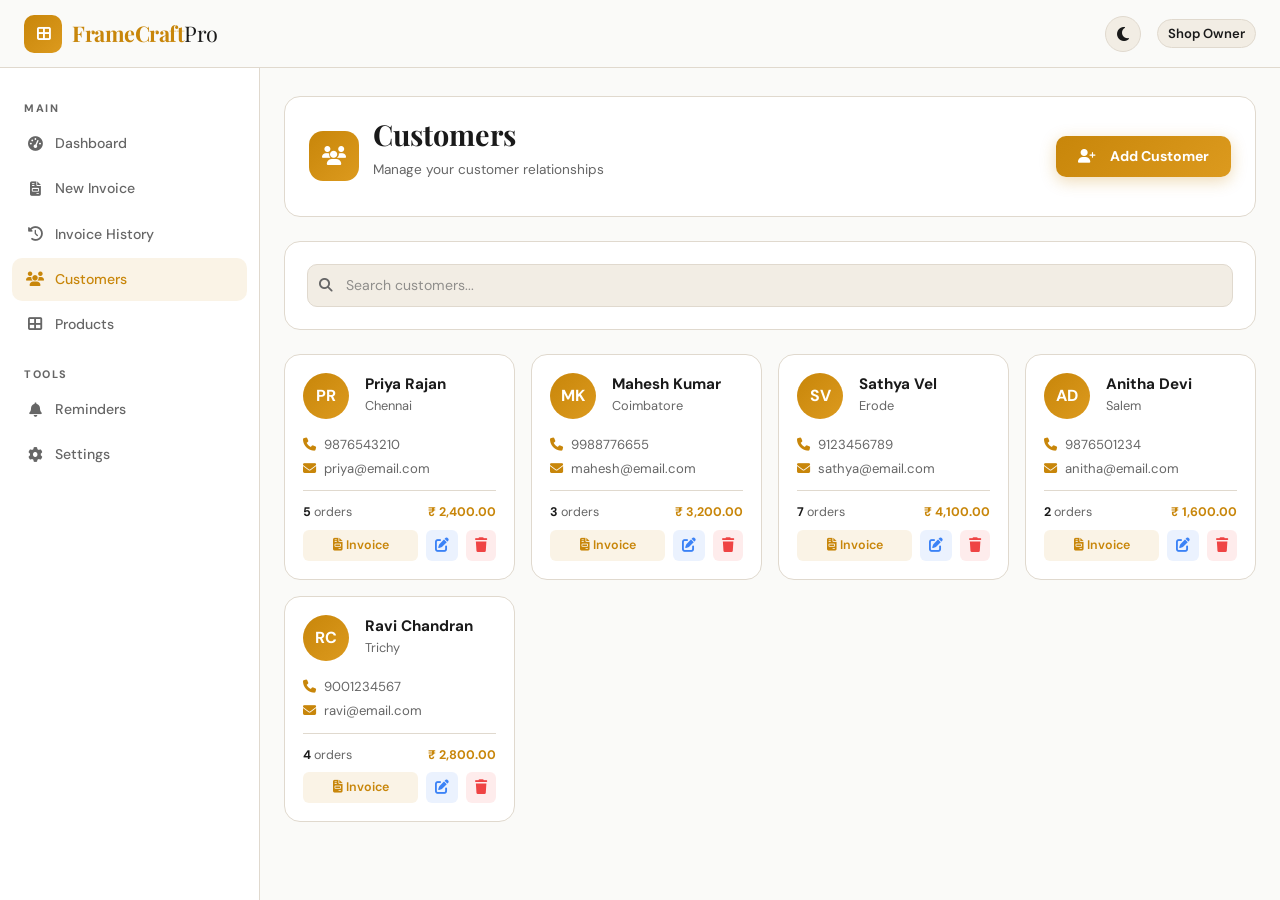
==== commit a9a1be4b: "Refactor customers.html layout and structure" ====
--- a/customers.html
+++ b/customers.html
@@ -11,22 +11,17 @@
 </head>
 <body>
 <nav class="navbar navbar-expand-lg fixed-top" id="mainNav">
-  <div class="container-fluid px-4 d-flex align-items-center gap-2">
-    <button class="mobile-sidebar-toggle d-lg-none" onclick="toggleSidebar()"><i class="fas fa-bars"></i></button>
+  <div class="container-fluid px-4">
     <a class="navbar-brand" href="index.html"><span class="brand-icon"><i class="fas fa-border-all"></i></span><span class="brand-text">Frame<strong>Craft</strong></span></a>
     <div class="d-flex align-items-center gap-3 ms-auto">
       <button class="btn btn-theme-toggle" onclick="toggleTheme()"><i class="fas fa-moon" id="themeIcon"></i></button>
-      <div class="nav-profile" onclick="window.location='settings.html'"><img src="" id="navAvatar" class="nav-avatar" alt=""/><span id="navUserName">User</span>
-      
-      <button class="btn btn-sm ms-1" style="color:#EF4444;background:rgba(239,68,68,0.08);border-radius:6px;padding:4px 10px;border:1px solid rgba(239,68,68,0.15);font-size:0.8rem" onclick="logout()"><i class="fas fa-sign-out-alt me-1"></i>Logout</button>
-      <DUMMYCLOSE>
-    
-  
+      <div class="nav-profile" onclick="window.location='settings.html'"><img src="" id="navAvatar" class="nav-avatar" alt=""/><span id="navUserName">User</span></div>
+    </div>
+  </div>
 </nav>
 <div class="dashboard-layout">
-  <div class="sidebar-overlay" id="sidebarOverlay" onclick="closeSidebar()"></div>
-<aside class="sidebar" id="sidebar">
-    <div class="sidebar-section-label">Main
+  <aside class="sidebar">
+    <div class="sidebar-section-label">Main</div>
     <ul class="sidebar-menu">
       <li><a href="dashboard.html"><i class="fas fa-tachometer-alt"></i> Dashboard</a></li>
       <li><a href="invoice.html"><i class="fas fa-file-invoice"></i> New Invoice</a></li>
@@ -34,30 +29,29 @@
       <li><a href="customers.html" class="active"><i class="fas fa-users"></i> Customers</a></li>
       <li><a href="products.html"><i class="fas fa-th-large"></i> Products</a></li>
     </ul>
-    <div class="sidebar-section-label">Tools
+    <div class="sidebar-section-label">Tools</div>
     <ul class="sidebar-menu">
       <li><a href="reminders.html"><i class="fas fa-bell"></i> Reminders</a></li>
-      <li><a href="user-management.html" class="sidebar-users"><i class="fas fa-user-shield"></i> Users</a></li>
-      <li><a href="settings.html" class="sidebar-settings"><i class="fas fa-cog"></i> Settings</a></li>
+      <li><a href="settings.html"><i class="fas fa-cog"></i> Settings</a></li>
     </ul>
   </aside>
   <main class="main-content">
     <div class="page-header">
       <div class="d-flex align-items-center">
-        <div class="page-header-icon"><i class="fas fa-users"></i>
-        <div><h2>Customers</h2><p>Manage your customer relationships</p>
-      
+        <div class="page-header-icon"><i class="fas fa-users"></i></div>
+        <div><h2>Customers</h2><p>Manage your customer relationships</p></div>
+      </div>
       <button class="btn btn-primary-custom" onclick="openAddCustomer()"><i class="fas fa-user-plus me-2"></i>Add Customer</button>
-    
+    </div>
 
     <!-- Search -->
     <div class="chart-card mb-4">
-      <div class="search-bar"><i class="fas fa-search"></i><input type="text" class="form-control" id="searchCust" placeholder="Search customers..." oninput="renderCustomers()"/>
-    
+      <div class="search-bar"><i class="fas fa-search"></i><input type="text" class="form-control" id="searchCust" placeholder="Search customers..." oninput="renderCustomers()"/></div>
+    </div>
 
-    <div class="row g-3" id="customersGrid">
+    <div class="row g-3" id="customersGrid"></div>
   </main>
-
+</div>
 
 <!-- Add Customer Modal -->
 <div class="modal fade" id="addCustomerModal" tabindex="-1">
@@ -66,28 +60,27 @@
       <div class="modal-header" style="border-bottom:1px solid var(--border)">
         <h5 class="modal-title" style="font-weight:700" id="custModalTitle">Add Customer</h5>
         <button type="button" class="btn-close" data-bs-dismiss="modal"></button>
-      
+      </div>
       <div class="modal-body">
         <input type="hidden" id="editCustId"/>
         <div class="row g-3">
-          <div class="col-md-6"><label class="form-label">Name *</label><input type="text" id="custName" class="form-control"/>
-          <div class="col-md-6"><label class="form-label">Phone</label><input type="tel" id="custPhone" class="form-control"/>
-          <div class="col-md-6"><label class="form-label">Email</label><input type="email" id="custEmail" class="form-control"/>
-          <div class="col-md-6"><label class="form-label">City</label><input type="text" id="custCity" class="form-control"/>
-          <div class="col-12"><label class="form-label">Notes</label><textarea id="custNotes" class="form-control" rows="2"></textarea>
-        
-      
+          <div class="col-md-6"><label class="form-label">Name *</label><input type="text" id="custName" class="form-control"/></div>
+          <div class="col-md-6"><label class="form-label">Phone</label><input type="tel" id="custPhone" class="form-control"/></div>
+          <div class="col-md-6"><label class="form-label">Email</label><input type="email" id="custEmail" class="form-control"/></div>
+          <div class="col-md-6"><label class="form-label">City</label><input type="text" id="custCity" class="form-control"/></div>
+          <div class="col-12"><label class="form-label">Notes</label><textarea id="custNotes" class="form-control" rows="2"></textarea></div>
+        </div>
+      </div>
       <div class="modal-footer" style="border-top:1px solid var(--border)">
         <button class="btn btn-outline-custom" data-bs-dismiss="modal">Cancel</button>
         <button class="btn btn-primary-custom" onclick="saveCustomerForm()">Save Customer</button>
-      
-    
-  
-
+      </div>
+    </div>
+  </div>
+</div>
 
 <script src="https://cdn.jsdelivr.net/npm/bootstrap@5.3.2/dist/js/bootstrap.bundle.min.js"></script>
 <script src="js/app.js"></script>
-<script src="js/auth.js"></script>
 <script>
 document.addEventListener('DOMContentLoaded', renderCustomers);
 
@@ -105,25 +98,25 @@
     <div class="col-sm-6 col-md-4 col-lg-3">
       <div class="customer-card">
         <div class="d-flex align-items-start gap-3 mb-3">
-          <div class="customer-avatar">${getInitials(c.name)}
+          <div class="customer-avatar">${getInitials(c.name)}</div>
           <div style="flex:1;min-width:0">
-            <div style="font-weight:700;font-size:0.95rem;color:var(--text)">${c.name}
-            <div style="font-size:0.8rem;color:var(--text-muted)">${c.city || ''}
-          
-        
+            <div style="font-weight:700;font-size:0.95rem;color:var(--text)">${c.name}</div>
+            <div style="font-size:0.8rem;color:var(--text-muted)">${c.city || ''}</div>
+          </div>
+        </div>
         ${c.phone ? `<div style="font-size:0.82rem;color:var(--text-muted);margin-bottom:4px"><i class="fas fa-phone me-2" style="color:var(--primary)"></i>${c.phone}</div>` : ''}
         ${c.email ? `<div style="font-size:0.82rem;color:var(--text-muted);margin-bottom:4px"><i class="fas fa-envelope me-2" style="color:var(--primary)"></i>${c.email}</div>` : ''}
         <div style="margin-top:12px;padding-top:12px;border-top:1px solid var(--border);display:flex;gap:8px">
           <span style="font-size:0.78rem;color:var(--text-muted)"><strong style="color:var(--text)">${c.totalOrders||0}</strong> orders</span>
           <span style="font-size:0.78rem;color:var(--text-muted);margin-left:auto"><strong style="color:var(--primary)">${formatCurrency(c.totalSpent||0)}</strong></span>
-        
+        </div>
         <div class="d-flex gap-2 mt-2">
           <button class="btn btn-sm flex-fill" style="background:rgba(200,134,10,0.1);color:var(--primary);border-radius:6px;font-size:0.78rem;font-weight:600" onclick="window.location='invoice.html'"><i class="fas fa-file-invoice me-1"></i>Invoice</button>
           <button class="btn btn-sm" style="background:rgba(59,130,246,0.1);color:#3B82F6;border-radius:6px;padding:4px 8px" onclick="editCustomer(${c.id})"><i class="fas fa-edit"></i></button>
           <button class="btn btn-sm" style="background:rgba(239,68,68,0.1);color:#EF4444;border-radius:6px;padding:4px 8px" onclick="deleteCustomer(${c.id})"><i class="fas fa-trash"></i></button>
-        
-      
-    
+        </div>
+      </div>
+    </div>
   `).join('');
 }
 
